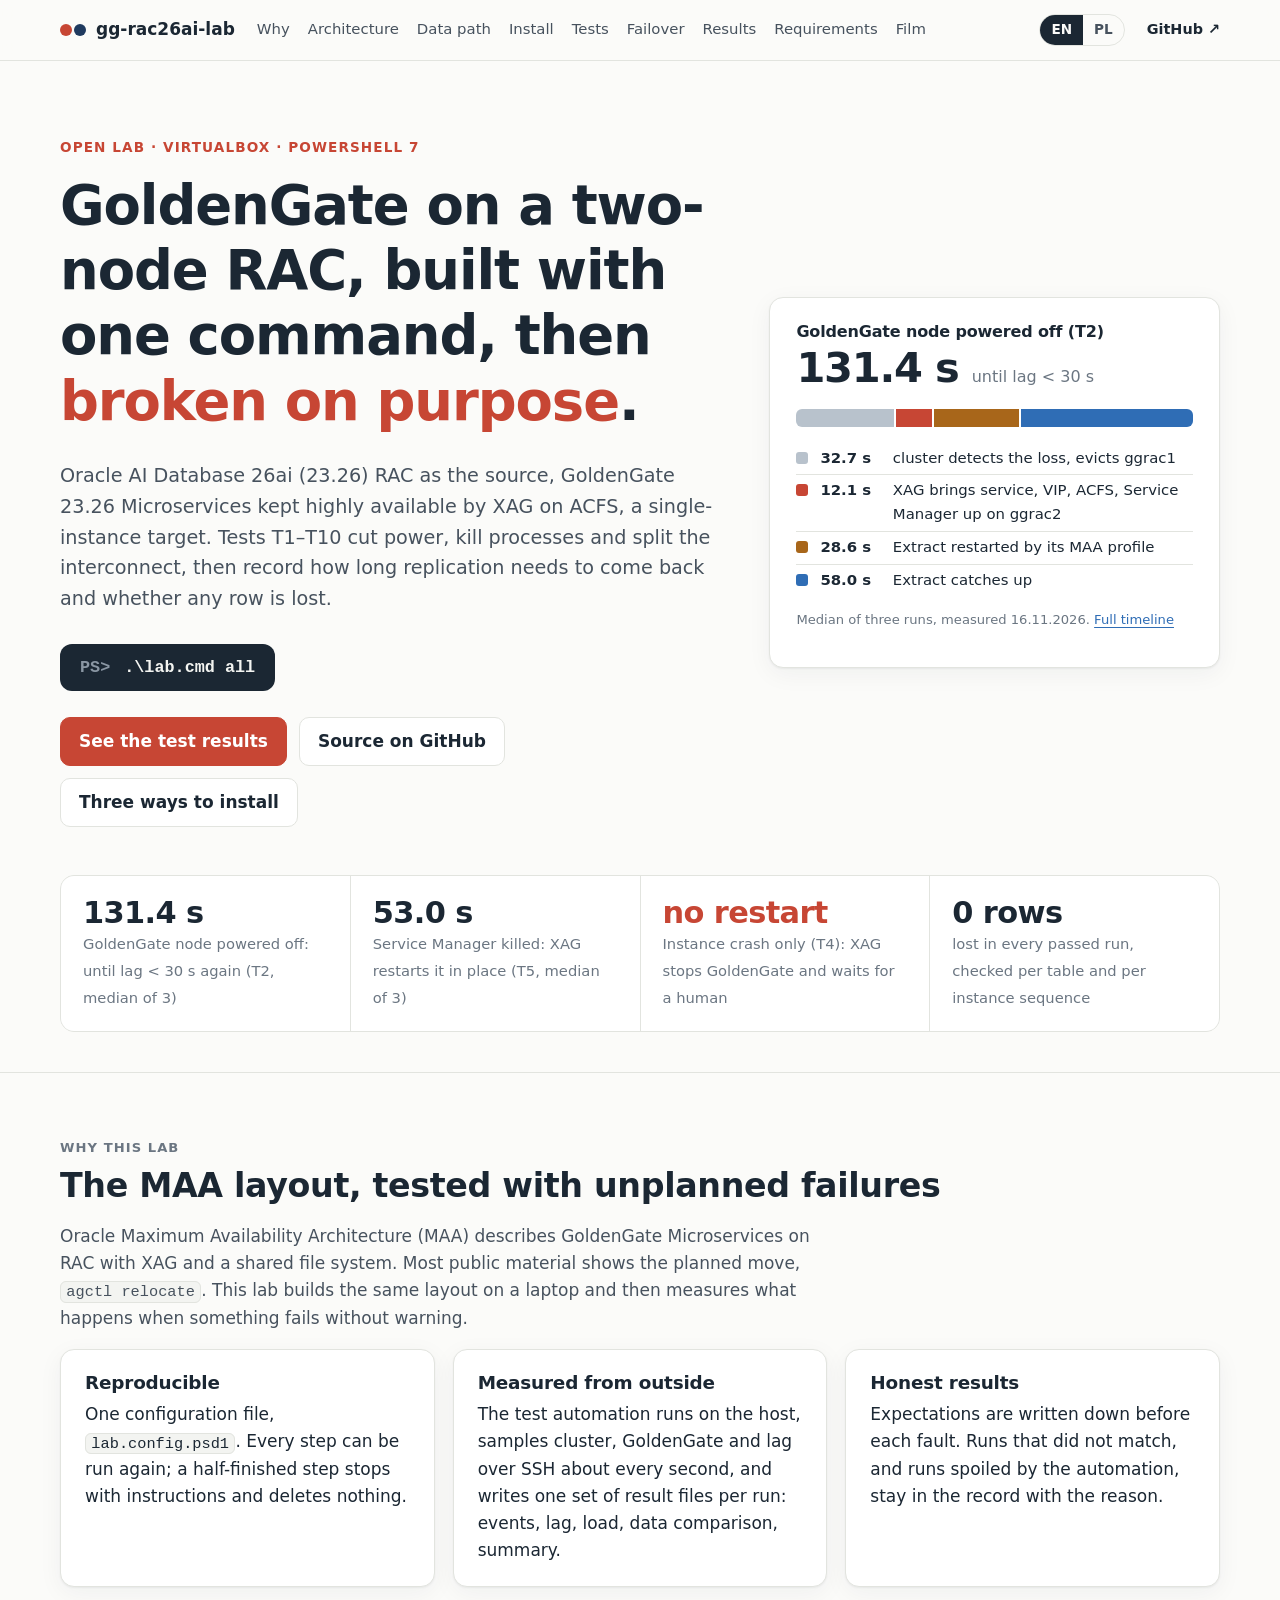
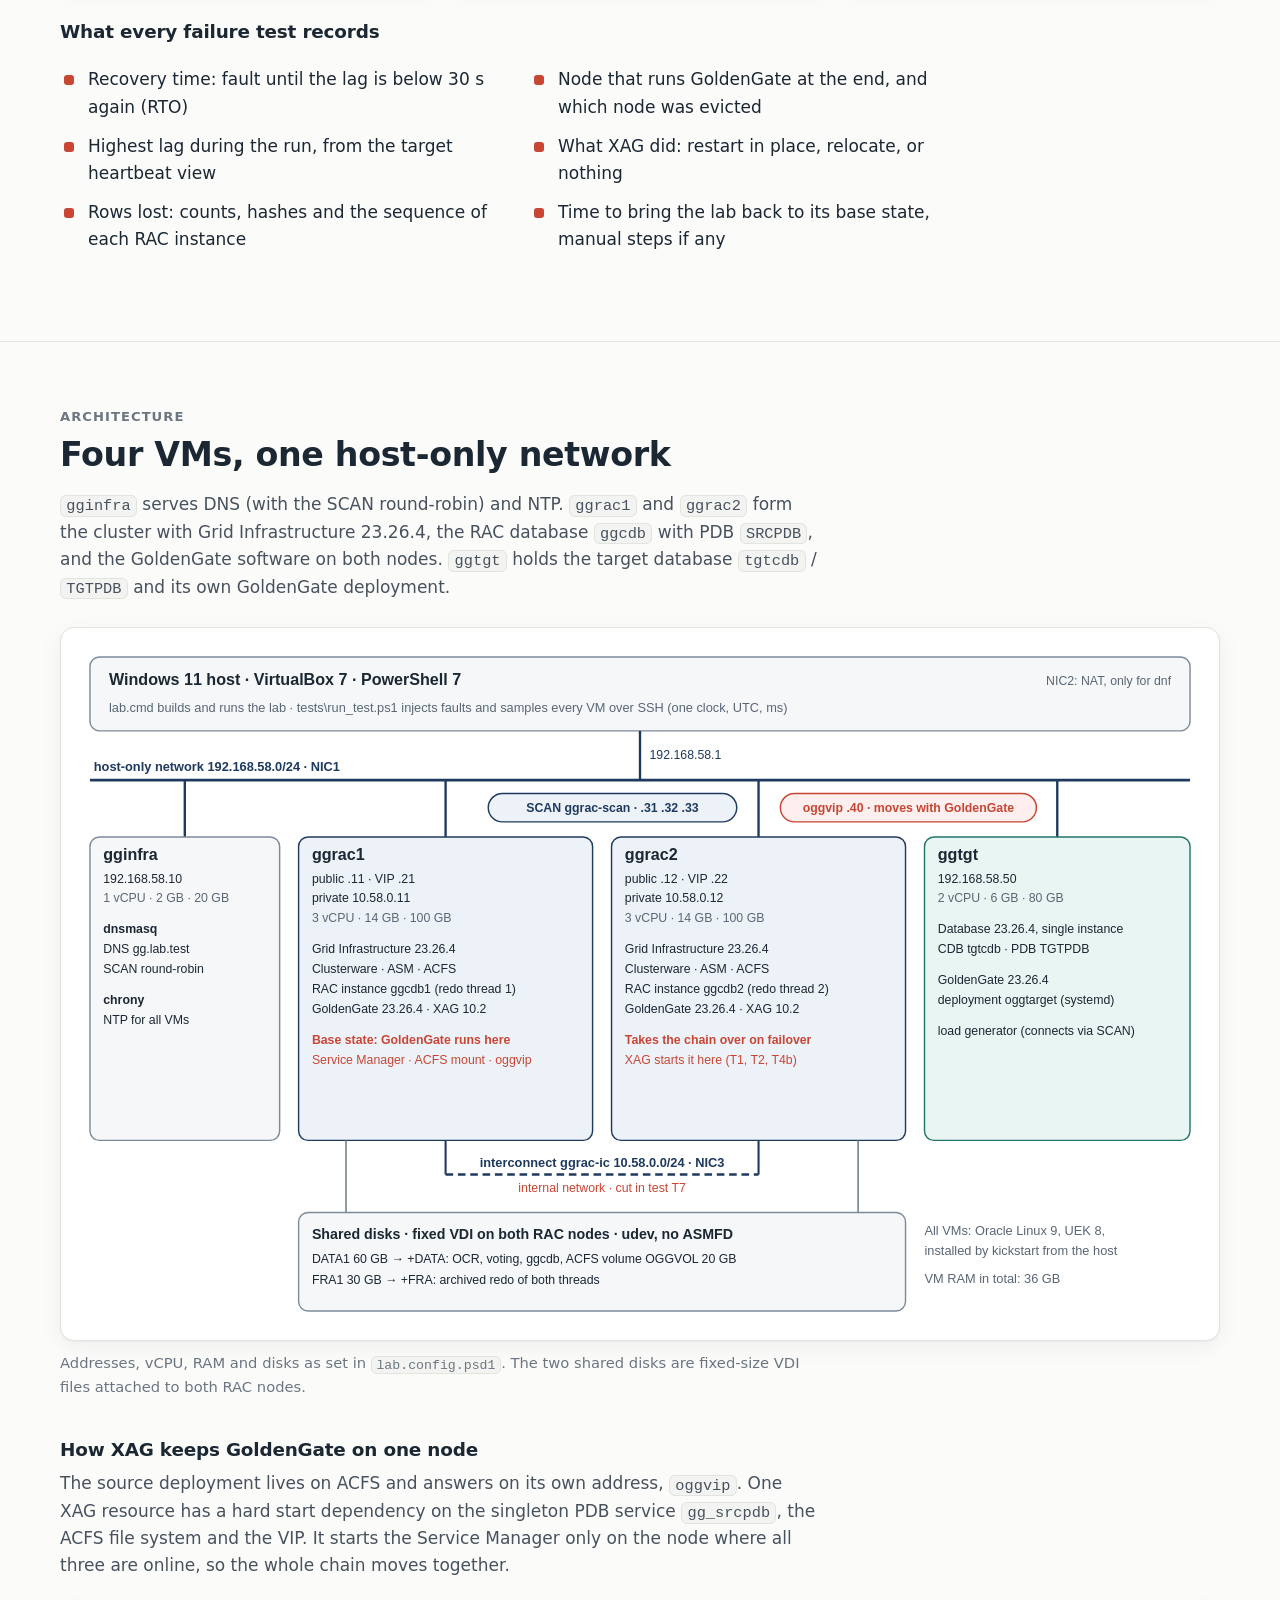
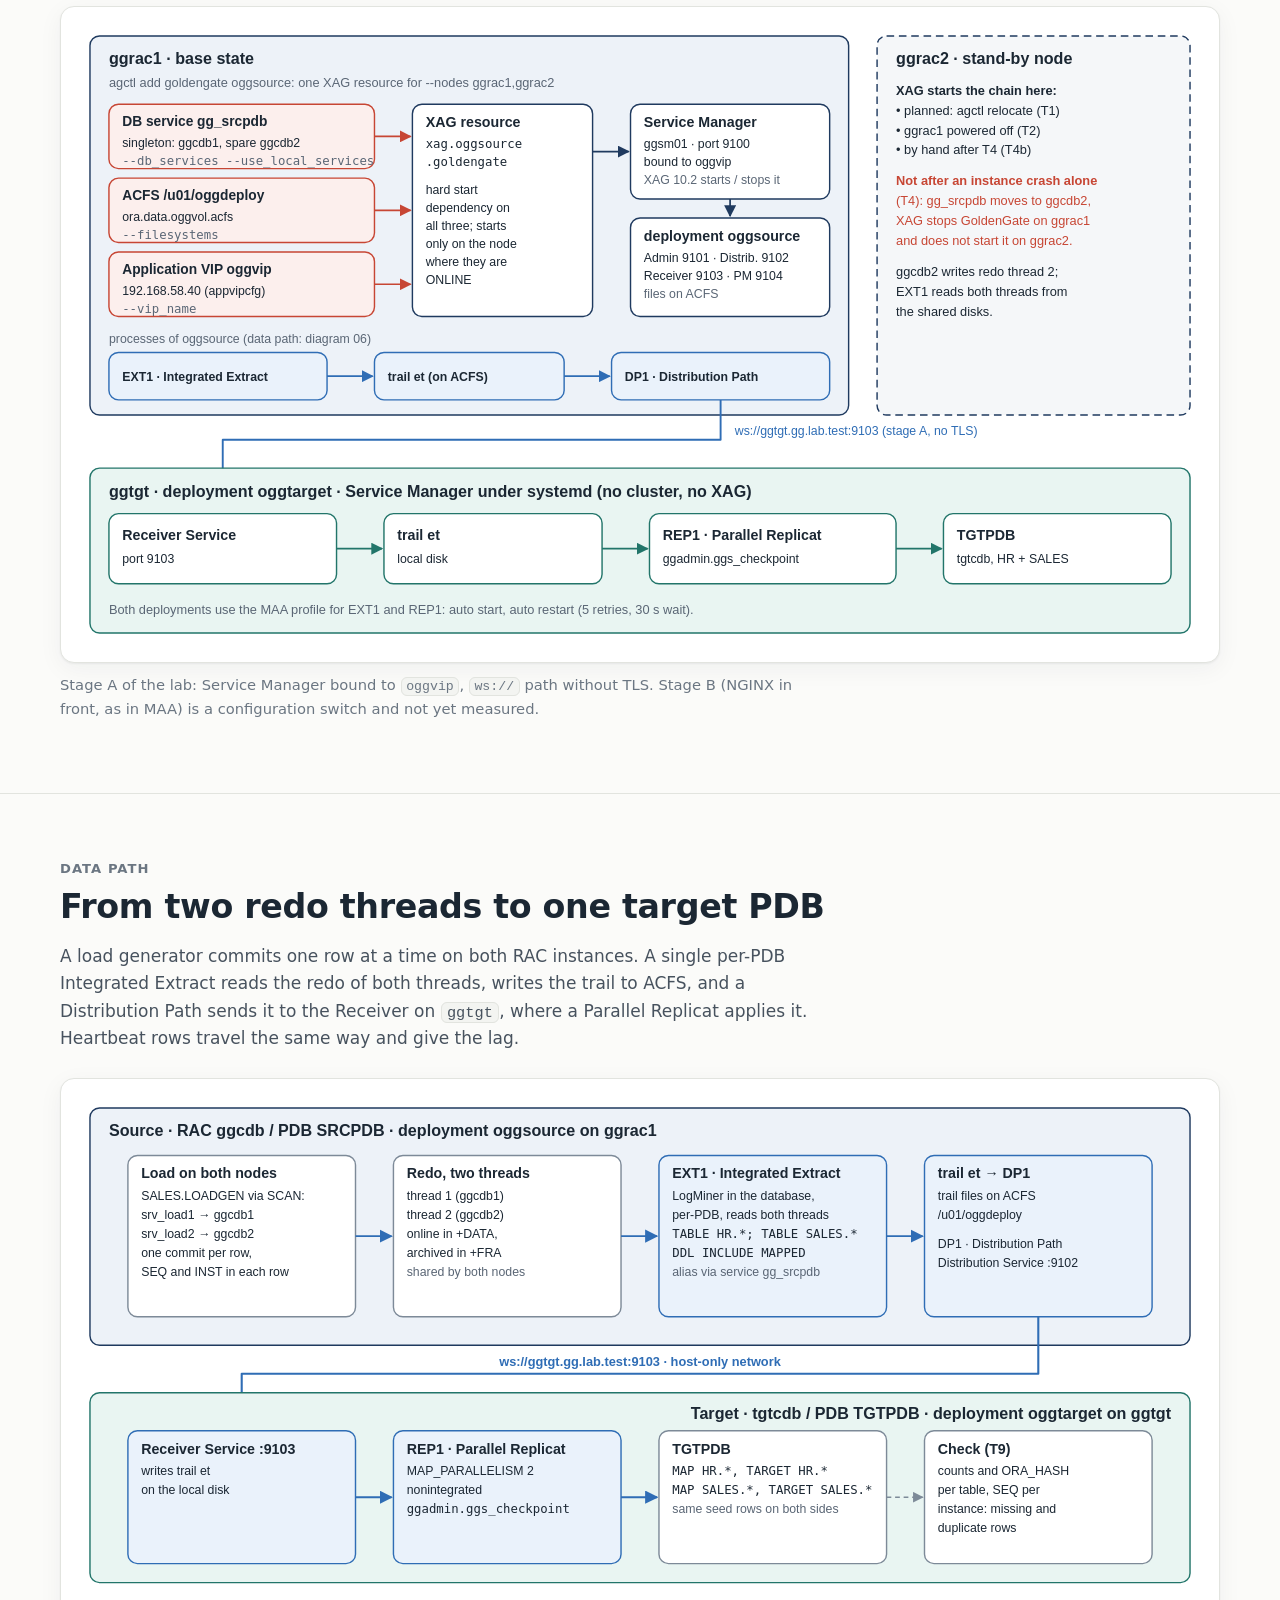
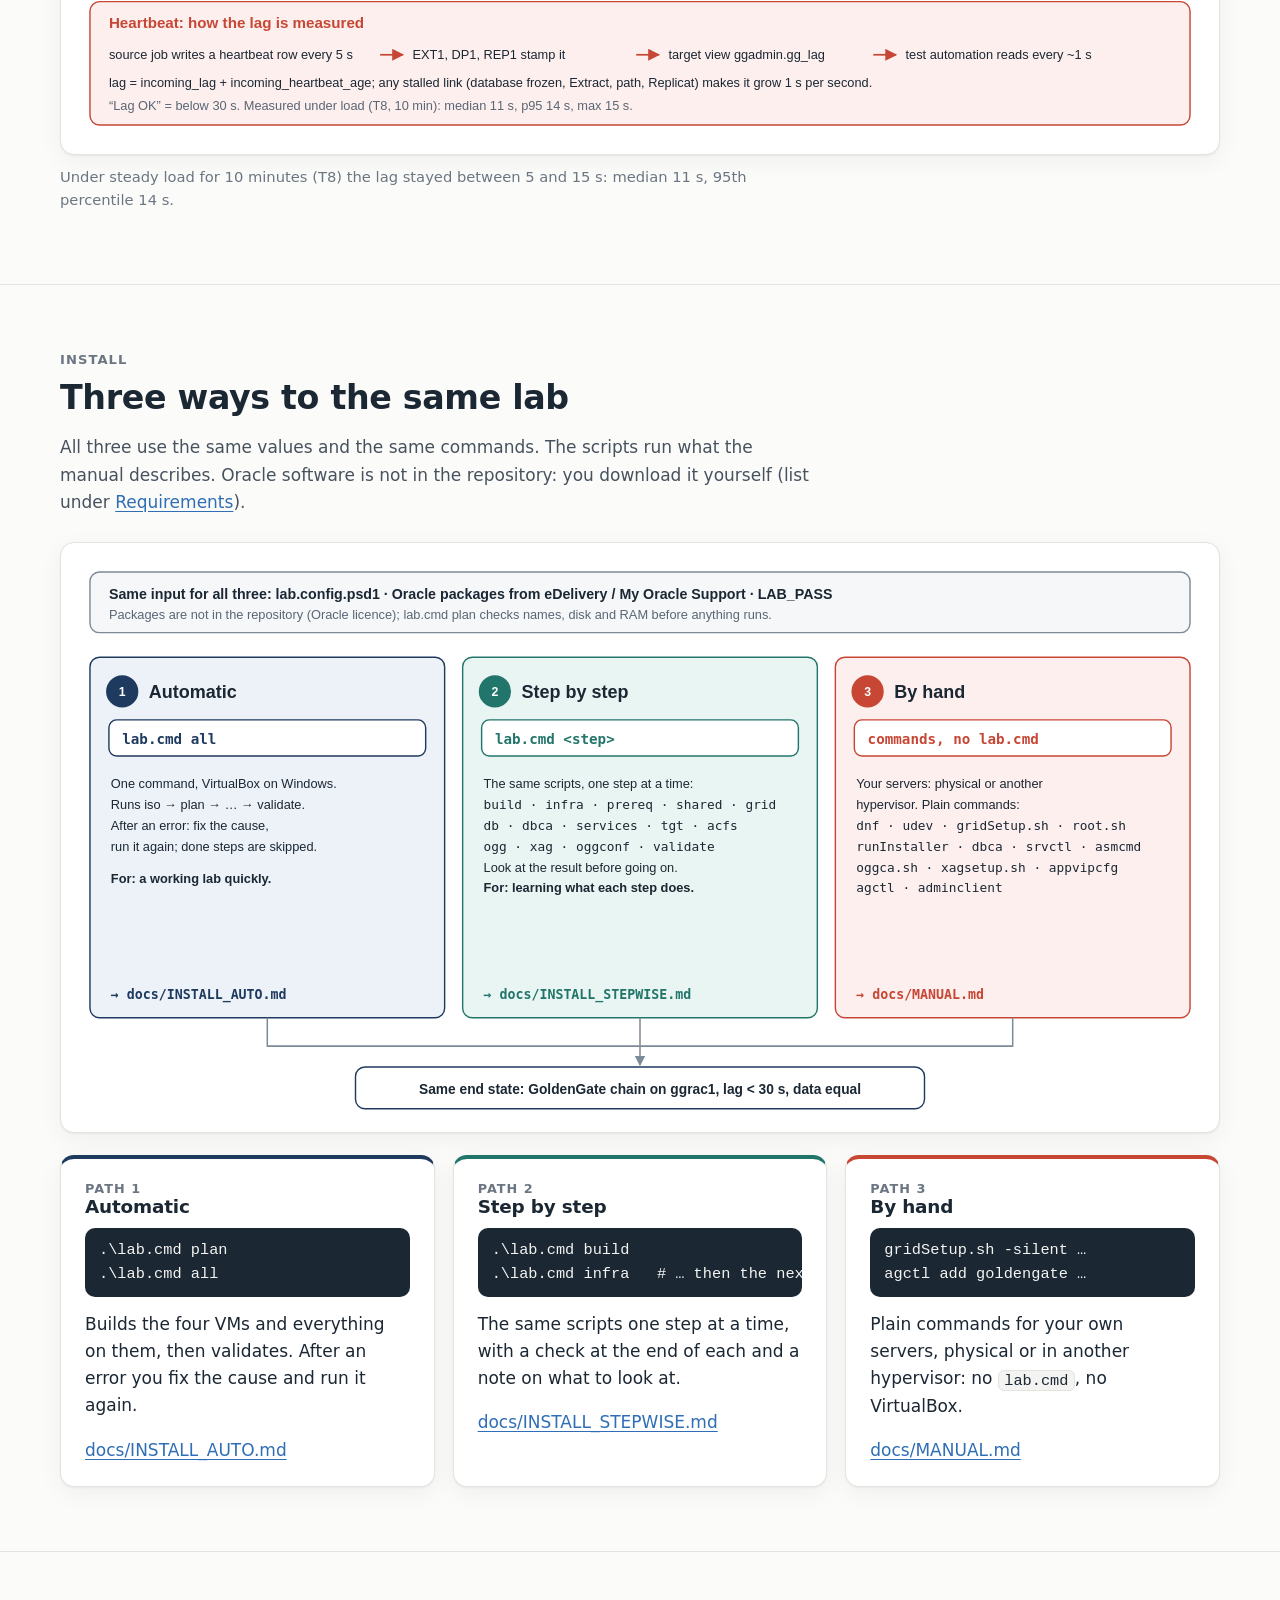
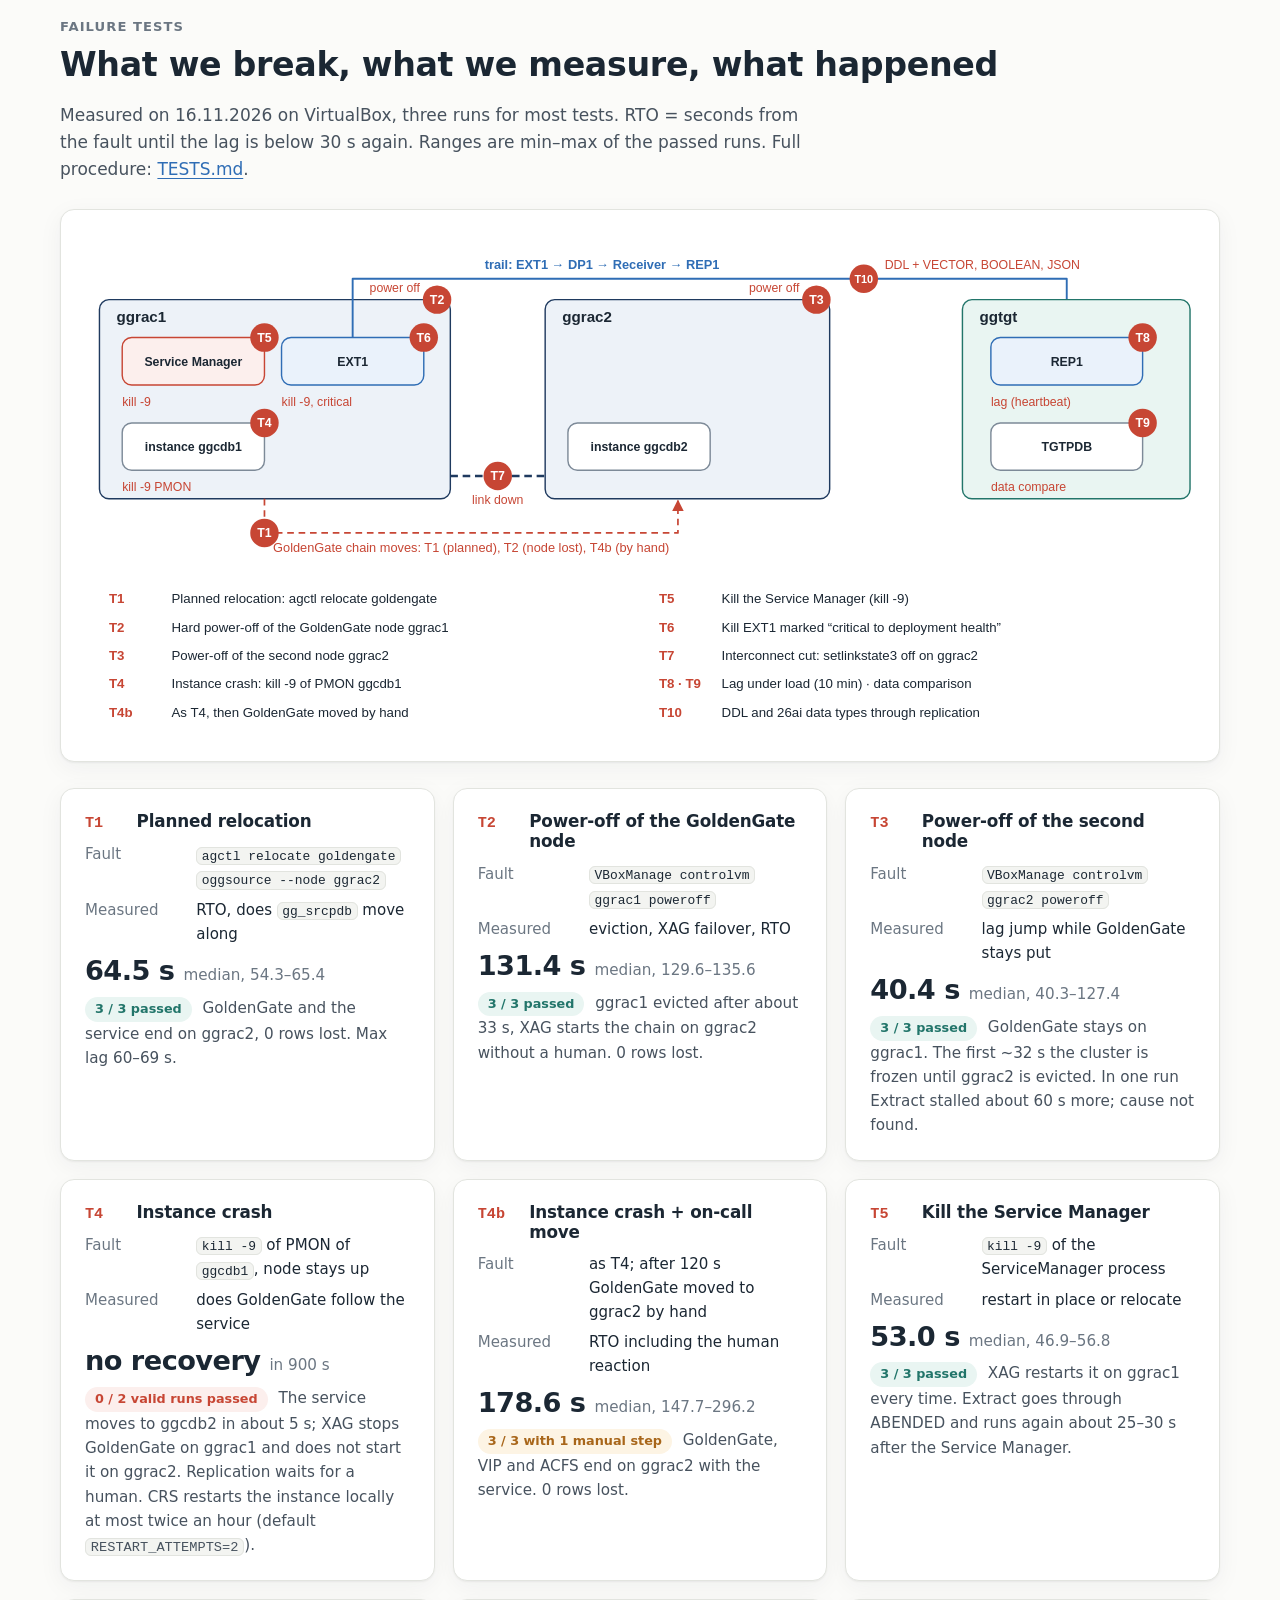
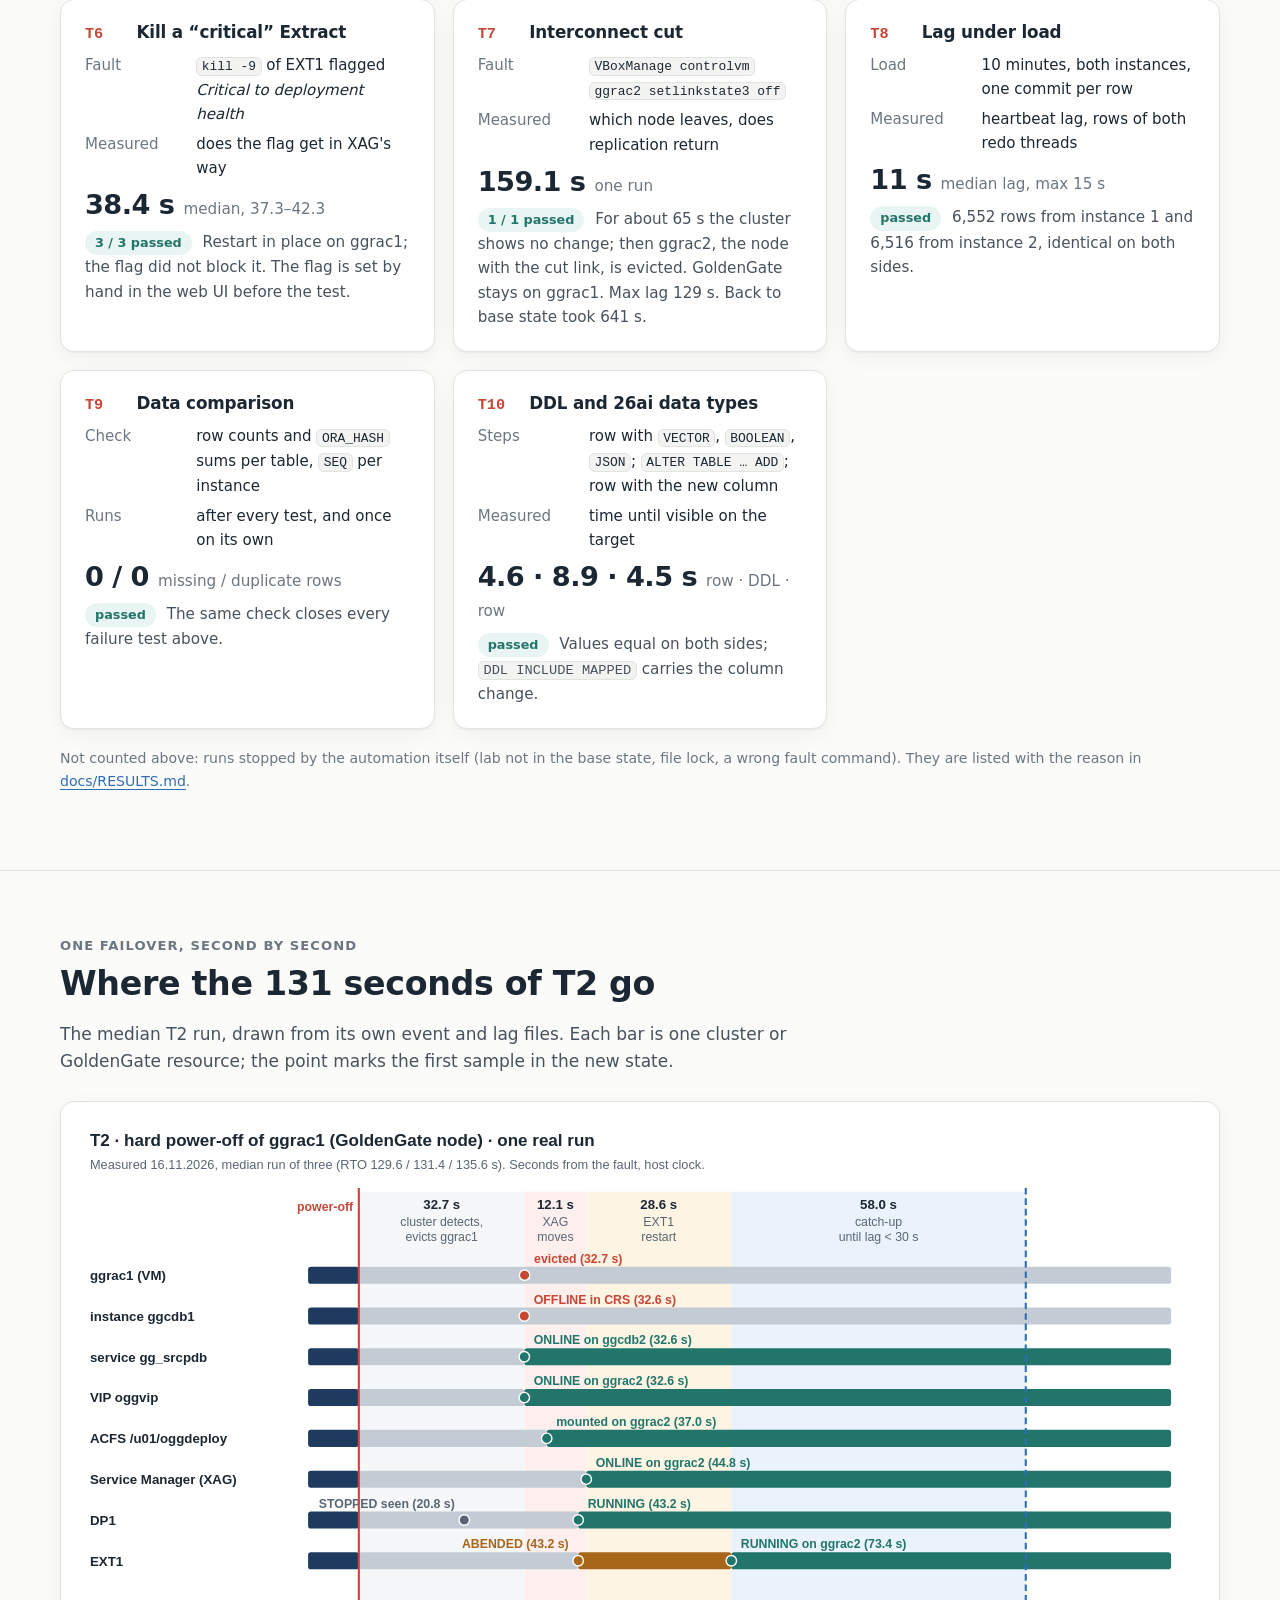
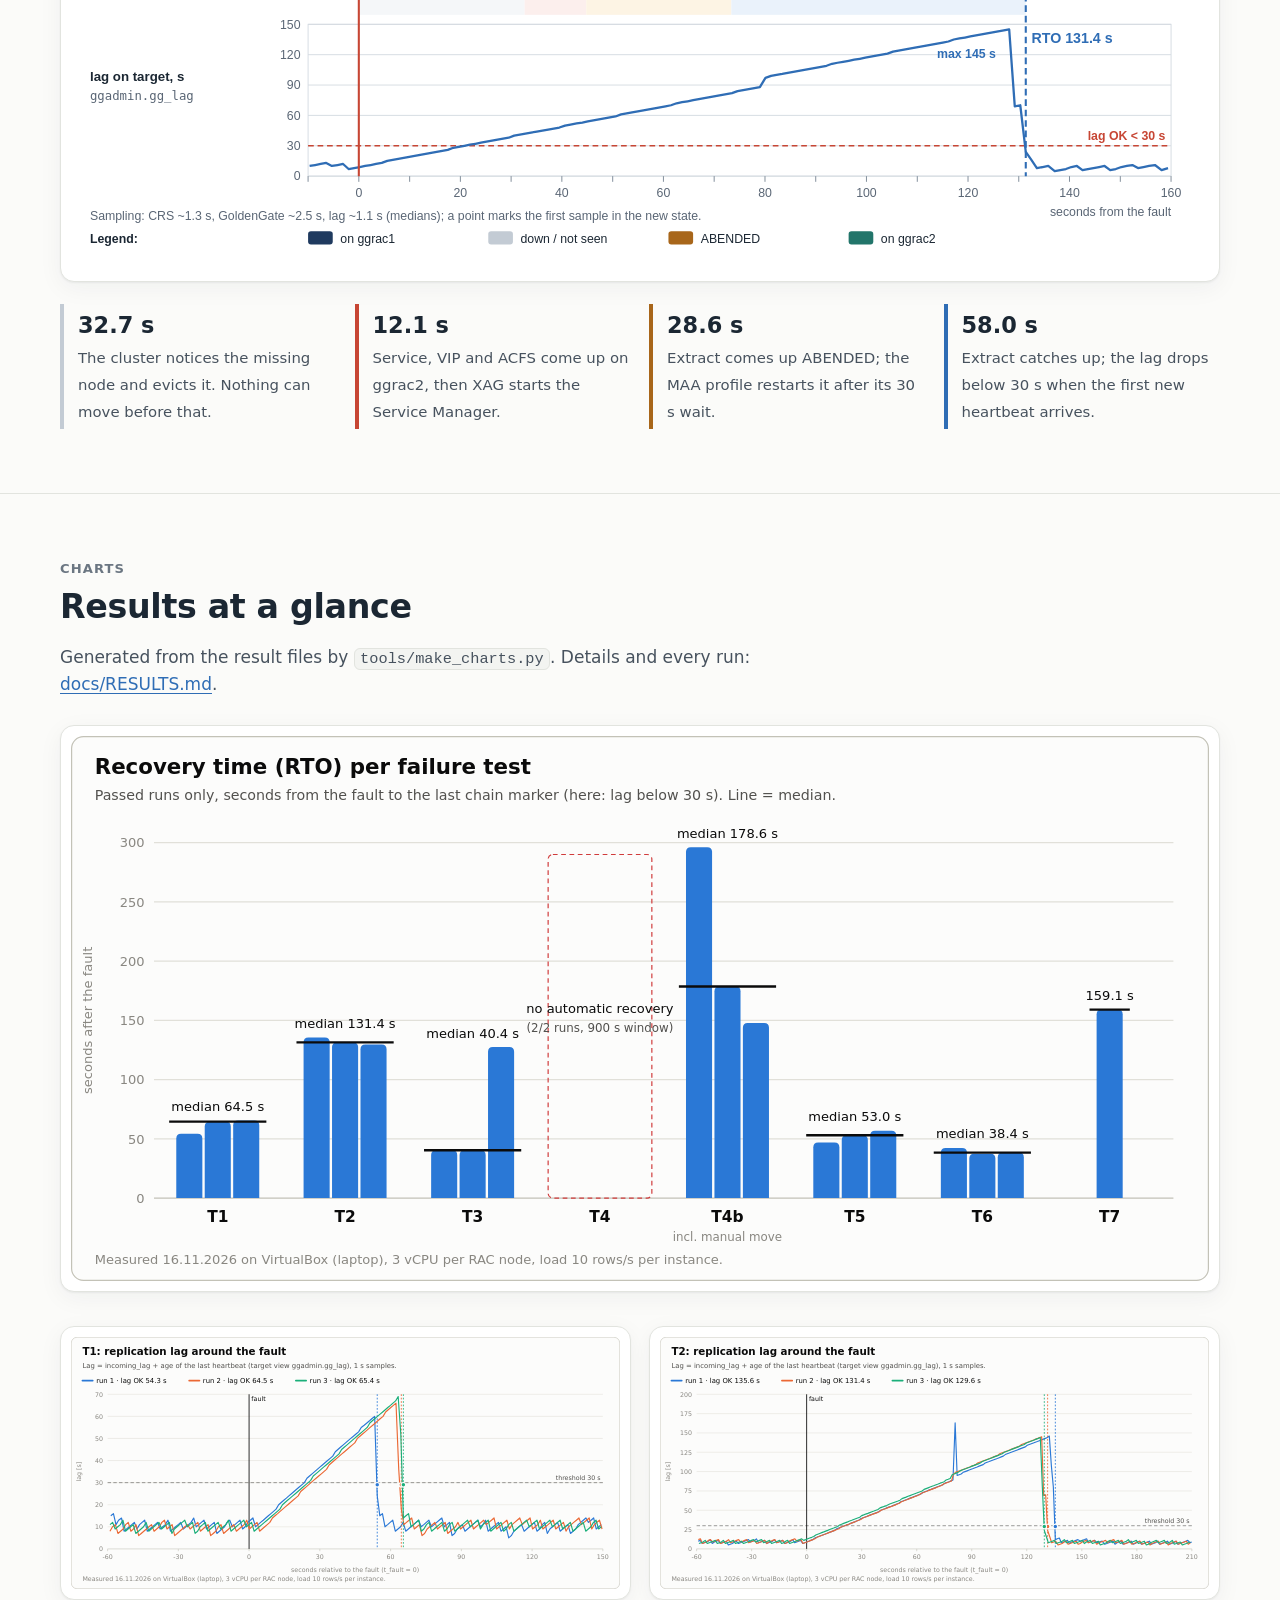
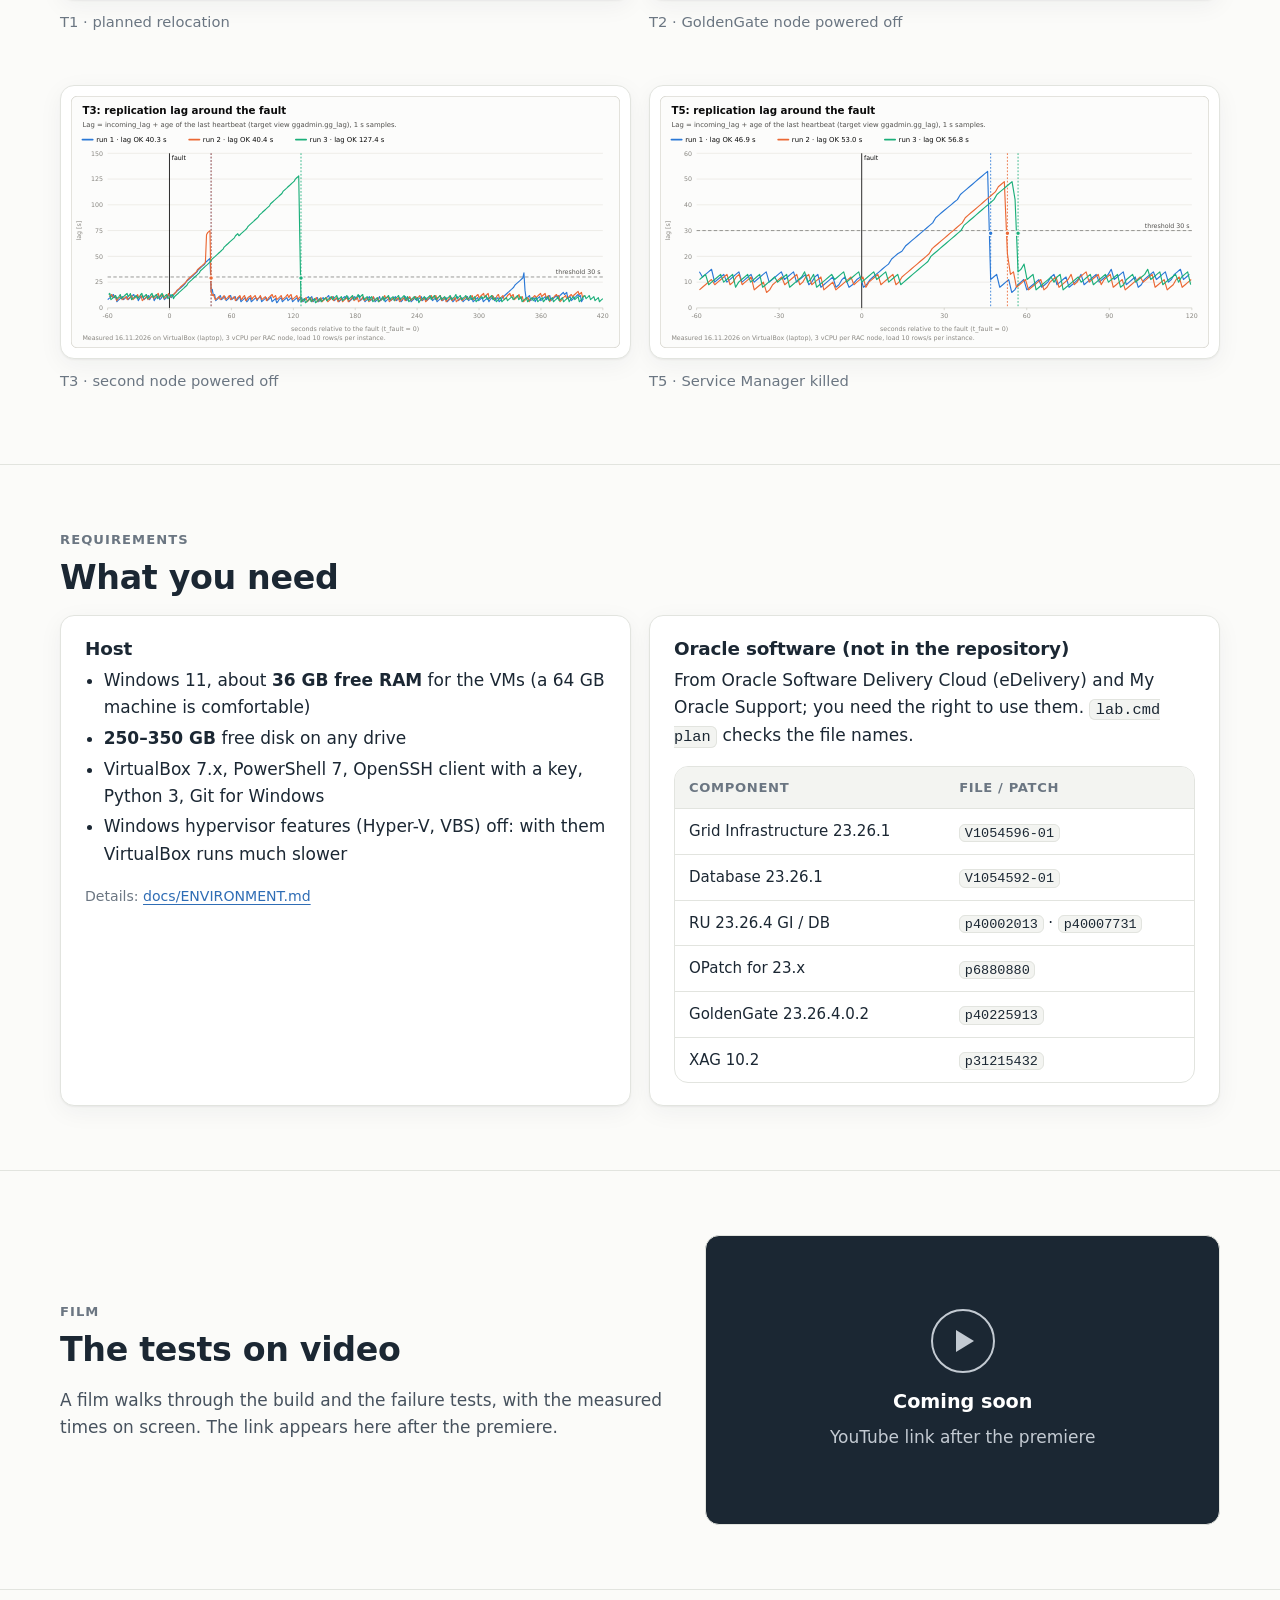
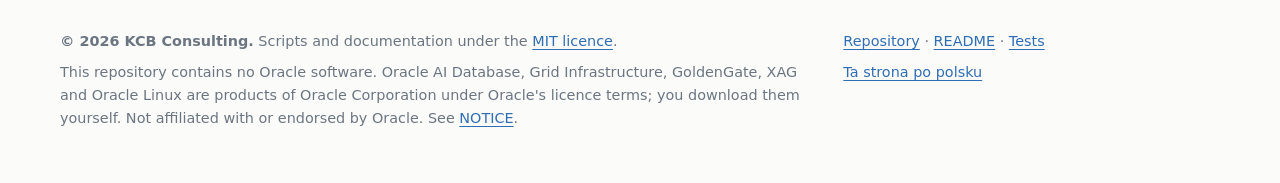
==== docs/index.html @ 1feef7b9 "Initial public version: GoldenGate 23.26 on a 2-node RAC 26ai lab with measured failure tests - lab " ====
<!DOCTYPE html>
<html lang="en">
<head>
<meta charset="utf-8">
<meta name="viewport" content="width=device-width, initial-scale=1">
<title>GoldenGate 23.26 on RAC 26ai with XAG: a lab that measures failover</title>
<meta name="description" content="A VirtualBox lab built with one command: Oracle AI Database 26ai two-node RAC, GoldenGate 23.26 Microservices under XAG with ACFS, and ten failure tests with measured recovery times.">
<link rel="stylesheet" href="assets/style.css">
<link rel="alternate" hreflang="pl" href="pl/">
<link rel="alternate" hreflang="en" href="./">
</head>
<body>
<a class="skip" href="#main">Skip to content</a>

<header class="top">
  <div class="wrap">
    <a class="brand" href="#top"><span class="dot" aria-hidden="true"></span>gg-rac26ai-lab</a>
    <nav class="nav" aria-label="Sections">
      <a href="#why">Why</a>
      <a href="#architecture">Architecture</a>
      <a href="#data-path">Data path</a>
      <a href="#install">Install</a>
      <a href="#tests">Tests</a>
      <a href="#timeline">Failover</a>
      <a href="#results">Results</a>
      <a href="#requirements">Requirements</a>
      <a href="#film">Film</a>
    </nav>
    <div class="lang" aria-label="Language"><span>EN</span><a href="pl/" hreflang="pl" lang="pl" data-lang-switch>PL</a></div>
    <a class="gh" data-gh="" href="#requirements">GitHub ↗</a>
  </div>
</header>

<main id="main">
<div class="wrap hero" id="top">
  <div class="hero-grid">
  <div>
  <div class="eyebrow">Open lab · VirtualBox · PowerShell 7</div>
  <h1>GoldenGate on a two-node RAC, built with one command, then <em>broken on purpose</em>.</h1>
  <p class="lede">Oracle AI Database 26ai (23.26) RAC as the source, GoldenGate 23.26 Microservices kept highly available by XAG on ACFS,
    a single-instance target. Tests T1–T10 cut power, kill processes and split the interconnect, then record how long
    replication needs to come back and whether any row is lost.</p>
  <div class="cmd" aria-label="Command"><span class="ps">PS&gt;</span>.\lab.cmd all</div>
  <div class="btns">
    <a class="btn primary" href="#tests">See the test results</a>
    <a class="btn" data-gh="" href="#requirements">Source on GitHub</a>
    <a class="btn" href="#install">Three ways to install</a>
  </div>
  </div>
  <aside class="split" aria-label="T2 recovery time by phase">
    <h3>GoldenGate node powered off (T2)</h3>
    <div class="total">131.4 s <small>until lag &lt; 30 s</small></div>
    <div class="bar" aria-hidden="true"><i class="s1" style="flex:32.7"></i><i class="s2" style="flex:12.1"></i><i class="s3" style="flex:28.6"></i><i class="s4" style="flex:58.0"></i></div>
    <ol>
      <li><i class="s1" style="background:#b8c2cc"></i><b>32.7 s</b><span>cluster detects the loss, evicts ggrac1</span></li>
      <li><i style="background:var(--red)"></i><b>12.1 s</b><span>XAG brings service, VIP, ACFS, Service Manager up on ggrac2</span></li>
      <li><i style="background:var(--amber)"></i><b>28.6 s</b><span>Extract restarted by its MAA profile</span></li>
      <li><i style="background:var(--blue)"></i><b>58.0 s</b><span>Extract catches up</span></li>
    </ol>
    <p class="src">Median of three runs, measured 16.11.2026. <a href="#timeline">Full timeline</a></p>
  </aside>
  </div>

  <div class="stats" role="list">
    <div class="stat" role="listitem"><b>131.4 s</b><span>GoldenGate node powered off: until lag &lt; 30 s again (T2, median of 3)</span></div>
    <div class="stat" role="listitem"><b>53.0 s</b><span>Service Manager killed: XAG restarts it in place (T5, median of 3)</span></div>
    <div class="stat warn" role="listitem"><b>no restart</b><span>Instance crash only (T4): XAG stops GoldenGate and waits for a human</span></div>
    <div class="stat" role="listitem"><b>0 rows</b><span>lost in every passed run, checked per table and per instance sequence</span></div>
  </div>
</div>

<section id="why">
  <div class="wrap">
    <div class="kicker">Why this lab</div>
    <h2>The MAA layout, tested with unplanned failures</h2>
    <p class="intro">Oracle Maximum Availability Architecture (MAA) describes GoldenGate Microservices on RAC with XAG and a
      shared file system. Most public material shows the planned move, <code>agctl relocate</code>. This lab builds the same layout
      on a laptop and then measures what happens when something fails without warning.</p>
    <div class="grid g3">
      <div class="card">
        <h3>Reproducible</h3>
        <p>One configuration file, <code>lab.config.psd1</code>. Every step can be run again; a half-finished step stops with
          instructions and deletes nothing.</p>
      </div>
      <div class="card">
        <h3>Measured from outside</h3>
        <p>The test automation runs on the host, samples cluster, GoldenGate and lag over SSH about every second, and writes
          one set of result files per run: events, lag, load, data comparison, summary.</p>
      </div>
      <div class="card">
        <h3>Honest results</h3>
        <p>Expectations are written down before each fault. Runs that did not match, and runs spoiled by the automation, stay in
          the record with the reason.</p>
      </div>
    </div>
    <h3 style="margin-top:34px">What every failure test records</h3>
    <ul class="list-check">
      <li>Recovery time: fault until the lag is below 30 s again (RTO)</li>
      <li>Highest lag during the run, from the target heartbeat view</li>
      <li>Rows lost: counts, hashes and the sequence of each RAC instance</li>
      <li>Node that runs GoldenGate at the end, and which node was evicted</li>
      <li>What XAG did: restart in place, relocate, or nothing</li>
      <li>Time to bring the lab back to its base state, manual steps if any</li>
    </ul>
  </div>
</section>

<section id="architecture">
  <div class="wrap">
    <div class="kicker">Architecture</div>
    <h2>Four VMs, one host-only network</h2>
    <p class="intro"><code>gginfra</code> serves DNS (with the SCAN round-robin) and NTP. <code>ggrac1</code> and <code>ggrac2</code> form the
      cluster with Grid Infrastructure 23.26.4, the RAC database <code>ggcdb</code> with PDB <code>SRCPDB</code>, and the GoldenGate
      software on both nodes. <code>ggtgt</code> holds the target database <code>tgtcdb</code> / <code>TGTPDB</code> and its own GoldenGate deployment.</p>
    <figure class="wide">
      <a href="diagrams/01-topology.svg" target="_blank"><img src="diagrams/01-topology.svg" alt="Lab topology: host, four VMs, host-only network with SCAN and oggvip, RAC interconnect, shared disks" loading="lazy" width="1200" height="730"></a>
      <figcaption>Addresses, vCPU, RAM and disks as set in <code>lab.config.psd1</code>. The two shared disks are fixed-size VDI files attached to both RAC nodes.</figcaption>
    </figure>
    <h3 style="margin-top:40px">How XAG keeps GoldenGate on one node</h3>
    <p class="intro">The source deployment lives on ACFS and answers on its own address, <code>oggvip</code>. One XAG resource has a hard
      start dependency on the singleton PDB service <code>gg_srcpdb</code>, the ACFS file system and the VIP. It starts the Service Manager
      only on the node where all three are online, so the whole chain moves together.</p>
    <figure class="wide">
      <a href="diagrams/02-ha-chain-and-data.svg" target="_blank"><img src="diagrams/02-ha-chain-and-data.svg" alt="XAG resource depending on the service, ACFS and VIP; Service Manager and deployment oggsource on ggrac1; target deployment on ggtgt" loading="lazy" width="1200" height="670"></a>
      <figcaption>Stage A of the lab: Service Manager bound to <code>oggvip</code>, <code>ws://</code> path without TLS. Stage B (NGINX in front, as in MAA) is a configuration switch and not yet measured.</figcaption>
    </figure>
  </div>
</section>

<section id="data-path">
  <div class="wrap">
    <div class="kicker">Data path</div>
    <h2>From two redo threads to one target PDB</h2>
    <p class="intro">A load generator commits one row at a time on both RAC instances. A single per-PDB Integrated Extract reads the redo
      of both threads, writes the trail to ACFS, and a Distribution Path sends it to the Receiver on <code>ggtgt</code>, where a
      Parallel Replicat applies it. Heartbeat rows travel the same way and give the lag.</p>
    <figure class="wide">
      <a href="diagrams/06-data-path.svg" target="_blank"><img src="diagrams/06-data-path.svg" alt="Data path from load generator through redo, EXT1, trail, DP1, Receiver and REP1 into TGTPDB, with the heartbeat lane" loading="lazy" width="1200" height="690"></a>
      <figcaption>Under steady load for 10 minutes (T8) the lag stayed between 5 and 15 s: median 11 s, 95th percentile 14 s.</figcaption>
    </figure>
  </div>
</section>

<section id="install">
  <div class="wrap">
    <div class="kicker">Install</div>
    <h2>Three ways to the same lab</h2>
    <p class="intro">All three use the same values and the same commands. The scripts run what the manual describes.
      Oracle software is not in the repository: you download it yourself (list under <a href="#requirements">Requirements</a>).</p>
    <figure class="wide">
      <a href="diagrams/05-install-paths.svg" target="_blank"><img src="diagrams/05-install-paths.svg" alt="Three installation paths: automatic, step by step, by hand" loading="lazy" width="1200" height="600"></a>
    </figure>
    <div class="grid g3" style="margin-top:22px">
      <div class="card path p1">
        <div class="num">Path 1</div>
        <h3>Automatic</h3>
        <pre>.\lab.cmd plan
.\lab.cmd all</pre>
        <p>Builds the four VMs and everything on them, then validates. After an error you fix the cause and run it again.</p>
        <a data-gh="docs/INSTALL_AUTO.md" href="#install">docs/INSTALL_AUTO.md</a>
      </div>
      <div class="card path p2">
        <div class="num">Path 2</div>
        <h3>Step by step</h3>
        <pre>.\lab.cmd build
.\lab.cmd infra   # … then the next step</pre>
        <p>The same scripts one step at a time, with a check at the end of each and a note on what to look at.</p>
        <a data-gh="docs/INSTALL_STEPWISE.md" href="#install">docs/INSTALL_STEPWISE.md</a>
      </div>
      <div class="card path p3">
        <div class="num">Path 3</div>
        <h3>By hand</h3>
        <pre>gridSetup.sh -silent …
agctl add goldengate …</pre>
        <p>Plain commands for your own servers, physical or in another hypervisor: no <code>lab.cmd</code>, no VirtualBox.</p>
        <a data-gh="docs/MANUAL.md" href="#install">docs/MANUAL.md</a>
      </div>
    </div>
  </div>
</section>

<section id="tests">
  <div class="wrap">
    <div class="kicker">Failure tests</div>
    <h2>What we break, what we measure, what happened</h2>
    <p class="intro">Measured on 16.11.2026 on VirtualBox, three runs for most tests. RTO = seconds from the fault until the lag is
      below 30 s again. Ranges are min–max of the passed runs. Full procedure: <a data-gh="TESTS.md" href="#tests">TESTS.md</a>.</p>
    <figure class="wide">
      <a href="diagrams/04-failure-tests.svg" target="_blank"><img src="diagrams/04-failure-tests.svg" alt="Where each test T1 to T10 hits the lab" loading="lazy" width="1200" height="560"></a>
    </figure>

    <div class="grid tests" style="margin-top:26px">
      <article class="card test">
        <header><span class="tid">T1</span><h3>Planned relocation</h3></header>
        <dl><dt>Fault</dt><dd><code>agctl relocate goldengate oggsource --node ggrac2</code></dd>
          <dt>Measured</dt><dd>RTO, does <code>gg_srcpdb</code> move along</dd></dl>
        <div class="big">64.5 s <small>median, 54.3–65.4</small></div>
        <p><span class="verdict pass">3 / 3 passed</span> GoldenGate and the service end on ggrac2, 0 rows lost. Max lag 60–69 s.</p>
      </article>
      <article class="card test">
        <header><span class="tid">T2</span><h3>Power-off of the GoldenGate node</h3></header>
        <dl><dt>Fault</dt><dd><code>VBoxManage controlvm ggrac1 poweroff</code></dd>
          <dt>Measured</dt><dd>eviction, XAG failover, RTO</dd></dl>
        <div class="big">131.4 s <small>median, 129.6–135.6</small></div>
        <p><span class="verdict pass">3 / 3 passed</span> ggrac1 evicted after about 33 s, XAG starts the chain on ggrac2 without a human. 0 rows lost.</p>
      </article>
      <article class="card test">
        <header><span class="tid">T3</span><h3>Power-off of the second node</h3></header>
        <dl><dt>Fault</dt><dd><code>VBoxManage controlvm ggrac2 poweroff</code></dd>
          <dt>Measured</dt><dd>lag jump while GoldenGate stays put</dd></dl>
        <div class="big">40.4 s <small>median, 40.3–127.4</small></div>
        <p><span class="verdict pass">3 / 3 passed</span> GoldenGate stays on ggrac1. The first ~32 s the cluster is frozen until ggrac2 is evicted. In one run Extract stalled about 60 s more; cause not found.</p>
      </article>
      <article class="card test">
        <header><span class="tid">T4</span><h3>Instance crash</h3></header>
        <dl><dt>Fault</dt><dd><code>kill -9</code> of PMON of <code>ggcdb1</code>, node stays up</dd>
          <dt>Measured</dt><dd>does GoldenGate follow the service</dd></dl>
        <div class="big">no recovery <small>in 900 s</small></div>
        <p><span class="verdict fail">0 / 2 valid runs passed</span> The service moves to ggcdb2 in about 5 s; XAG stops GoldenGate on ggrac1 and does not start it on ggrac2.
          Replication waits for a human. CRS restarts the instance locally at most twice an hour (default <code>RESTART_ATTEMPTS=2</code>).</p>
      </article>
      <article class="card test">
        <header><span class="tid">T4b</span><h3>Instance crash + on-call move</h3></header>
        <dl><dt>Fault</dt><dd>as T4; after 120 s GoldenGate moved to ggrac2 by hand</dd>
          <dt>Measured</dt><dd>RTO including the human reaction</dd></dl>
        <div class="big">178.6 s <small>median, 147.7–296.2</small></div>
        <p><span class="verdict manual">3 / 3 with 1 manual step</span> GoldenGate, VIP and ACFS end on ggrac2 with the service. 0 rows lost.</p>
      </article>
      <article class="card test">
        <header><span class="tid">T5</span><h3>Kill the Service Manager</h3></header>
        <dl><dt>Fault</dt><dd><code>kill -9</code> of the ServiceManager process</dd>
          <dt>Measured</dt><dd>restart in place or relocate</dd></dl>
        <div class="big">53.0 s <small>median, 46.9–56.8</small></div>
        <p><span class="verdict pass">3 / 3 passed</span> XAG restarts it on ggrac1 every time. Extract goes through ABENDED and runs again about 25–30 s after the Service Manager.</p>
      </article>
      <article class="card test">
        <header><span class="tid">T6</span><h3>Kill a “critical” Extract</h3></header>
        <dl><dt>Fault</dt><dd><code>kill -9</code> of EXT1 flagged <em>Critical to deployment health</em></dd>
          <dt>Measured</dt><dd>does the flag get in XAG's way</dd></dl>
        <div class="big">38.4 s <small>median, 37.3–42.3</small></div>
        <p><span class="verdict pass">3 / 3 passed</span> Restart in place on ggrac1; the flag did not block it. The flag is set by hand in the web UI before the test.</p>
      </article>
      <article class="card test">
        <header><span class="tid">T7</span><h3>Interconnect cut</h3></header>
        <dl><dt>Fault</dt><dd><code>VBoxManage controlvm ggrac2 setlinkstate3 off</code></dd>
          <dt>Measured</dt><dd>which node leaves, does replication return</dd></dl>
        <div class="big">159.1 s <small>one run</small></div>
        <p><span class="verdict pass">1 / 1 passed</span> For about 65 s the cluster shows no change; then ggrac2, the node with the cut link, is evicted. GoldenGate stays on ggrac1. Max lag 129 s. Back to base state took 641 s.</p>
      </article>
      <article class="card test">
        <header><span class="tid">T8</span><h3>Lag under load</h3></header>
        <dl><dt>Load</dt><dd>10 minutes, both instances, one commit per row</dd>
          <dt>Measured</dt><dd>heartbeat lag, rows of both redo threads</dd></dl>
        <div class="big">11 s <small>median lag, max 15 s</small></div>
        <p><span class="verdict pass">passed</span> 6,552 rows from instance 1 and 6,516 from instance 2, identical on both sides.</p>
      </article>
      <article class="card test">
        <header><span class="tid">T9</span><h3>Data comparison</h3></header>
        <dl><dt>Check</dt><dd>row counts and <code>ORA_HASH</code> sums per table, <code>SEQ</code> per instance</dd>
          <dt>Runs</dt><dd>after every test, and once on its own</dd></dl>
        <div class="big">0 / 0 <small>missing / duplicate rows</small></div>
        <p><span class="verdict pass">passed</span> The same check closes every failure test above.</p>
      </article>
      <article class="card test">
        <header><span class="tid">T10</span><h3>DDL and 26ai data types</h3></header>
        <dl><dt>Steps</dt><dd>row with <code>VECTOR</code>, <code>BOOLEAN</code>, <code>JSON</code>; <code>ALTER TABLE … ADD</code>; row with the new column</dd>
          <dt>Measured</dt><dd>time until visible on the target</dd></dl>
        <div class="big">4.6 · 8.9 · 4.5 s <small>row · DDL · row</small></div>
        <p><span class="verdict pass">passed</span> Values equal on both sides; <code>DDL INCLUDE MAPPED</code> carries the column change.</p>
      </article>
    </div>
    <p class="note" style="margin-top:18px">Not counted above: runs stopped by the automation itself (lab not in the base state, file lock, a wrong fault command).
      They are listed with the reason in <a data-gh="docs/RESULTS.md" href="#results">docs/RESULTS.md</a>.</p>
  </div>
</section>

<section id="timeline">
  <div class="wrap">
    <div class="kicker">One failover, second by second</div>
    <h2>Where the 131 seconds of T2 go</h2>
    <p class="intro">The median T2 run, drawn from its own event and lag files. Each bar is one cluster or GoldenGate resource; the
      point marks the first sample in the new state.</p>
    <figure class="wide">
      <a href="diagrams/07-failover-timeline.svg" target="_blank"><img src="diagrams/07-failover-timeline.svg" alt="Timeline of a T2 run: eviction at 32.7 s, Service Manager on ggrac2 at 44.8 s, Extract running at 73.4 s, lag below 30 s at 131.4 s" loading="lazy" width="1200" height="800"></a>
    </figure>
    <div class="grid phases">
      <div class="phase p1"><b>32.7 s</b><span>The cluster notices the missing node and evicts it. Nothing can move before that.</span></div>
      <div class="phase p2"><b>12.1 s</b><span>Service, VIP and ACFS come up on ggrac2, then XAG starts the Service Manager.</span></div>
      <div class="phase p3"><b>28.6 s</b><span>Extract comes up ABENDED; the MAA profile restarts it after its 30 s wait.</span></div>
      <div class="phase p4"><b>58.0 s</b><span>Extract catches up; the lag drops below 30 s when the first new heartbeat arrives.</span></div>
    </div>
  </div>
</section>

<section id="results">
  <div class="wrap">
    <div class="kicker">Charts</div>
    <h2>Results at a glance</h2>
    <p class="intro">Generated from the result files by <code>tools/make_charts.py</code>. Details and every run: <a data-gh="docs/RESULTS.md" href="#results">docs/RESULTS.md</a>.</p>
    <figure class="wide">
      <a href="img/results/rto_by_test.svg" target="_blank"><img src="img/results/rto_by_test.svg" alt="Recovery time per failure test, passed runs and median" loading="lazy" width="960" height="460"></a>
    </figure>
    <div class="grid g2">
      <figure><a href="img/results/lag_T1.svg" target="_blank"><img src="img/results/lag_T1.svg" alt="T1: lag around the planned relocation" loading="lazy" width="960" height="440"></a><figcaption>T1 · planned relocation</figcaption></figure>
      <figure><a href="img/results/lag_T2.svg" target="_blank"><img src="img/results/lag_T2.svg" alt="T2: lag around the power-off of the GoldenGate node" loading="lazy" width="960" height="440"></a><figcaption>T2 · GoldenGate node powered off</figcaption></figure>
      <figure><a href="img/results/lag_T3.svg" target="_blank"><img src="img/results/lag_T3.svg" alt="T3: lag around the power-off of the second node" loading="lazy" width="960" height="440"></a><figcaption>T3 · second node powered off</figcaption></figure>
      <figure><a href="img/results/lag_T5.svg" target="_blank"><img src="img/results/lag_T5.svg" alt="T5: lag around the Service Manager kill" loading="lazy" width="960" height="440"></a><figcaption>T5 · Service Manager killed</figcaption></figure>
    </div>
  </div>
</section>

<section id="requirements">
  <div class="wrap">
    <div class="kicker">Requirements</div>
    <h2>What you need</h2>
    <div class="grid g2">
      <div class="card">
        <h3>Host</h3>
        <ul>
          <li>Windows 11, about <b>36 GB free RAM</b> for the VMs (a 64 GB machine is comfortable)</li>
          <li><b>250–350 GB</b> free disk on any drive</li>
          <li>VirtualBox 7.x, PowerShell 7, OpenSSH client with a key, Python 3, Git for Windows</li>
          <li>Windows hypervisor features (Hyper-V, VBS) off: with them VirtualBox runs much slower</li>
        </ul>
        <p class="note">Details: <a data-gh="docs/ENVIRONMENT.md" href="#requirements">docs/ENVIRONMENT.md</a></p>
      </div>
      <div class="card">
        <h3>Oracle software (not in the repository)</h3>
        <p>From Oracle Software Delivery Cloud (eDelivery) and My Oracle Support; you need the right to use them.
          <code>lab.cmd plan</code> checks the file names.</p>
        <div class="table-wrap">
          <table>
            <thead><tr><th>Component</th><th>File / patch</th></tr></thead>
            <tbody>
              <tr><td>Grid Infrastructure 23.26.1</td><td><code>V1054596-01</code></td></tr>
              <tr><td>Database 23.26.1</td><td><code>V1054592-01</code></td></tr>
              <tr><td>RU 23.26.4 GI / DB</td><td><code>p40002013</code> · <code>p40007731</code></td></tr>
              <tr><td>OPatch for 23.x</td><td><code>p6880880</code></td></tr>
              <tr><td>GoldenGate 23.26.4.0.2</td><td><code>p40225913</code></td></tr>
              <tr><td>XAG 10.2</td><td><code>p31215432</code></td></tr>
            </tbody>
          </table>
        </div>
      </div>
    </div>
  </div>
</section>

<section id="film">
  <div class="wrap film">
    <div>
      <div class="kicker">Film</div>
      <h2>The tests on video</h2>
      <p class="intro">A film walks through the build and the failure tests, with the measured times on screen.
        The link appears here after the premiere.</p>
    </div>
    <div class="screen" role="img" aria-label="Video placeholder">
      <div><div class="play" aria-hidden="true"></div><b>Coming soon</b>YouTube link after the premiere</div>
    </div>
  </div>
</section>
</main>

<footer>
  <div class="wrap cols">
    <div>
      <p><b>© 2026 KCB Consulting.</b> Scripts and documentation under the <a data-gh="LICENSE" href="#top">MIT licence</a>.</p>
      <p>This repository contains no Oracle software. Oracle AI Database, Grid Infrastructure, GoldenGate, XAG and Oracle Linux
        are products of Oracle Corporation under Oracle's licence terms; you download them yourself.
        Not affiliated with or endorsed by Oracle. See <a data-gh="NOTICE" href="#top">NOTICE</a>.</p>
    </div>
    <div>
      <p><a data-gh="" href="#top">Repository</a> · <a data-gh="README.md" href="#top">README</a> · <a data-gh="TESTS.md" href="#top">Tests</a></p>
      <p><a href="pl/" hreflang="pl" lang="pl" data-lang-switch>Ta strona po polsku</a></p>
    </div>
  </div>
</footer>
<script src="assets/site.js"></script>
</body>
</html>
---- docs/assets/style.css ----
/* gg-rac26ai-lab - GitHub Pages site. No external fonts, no CDN, no tracking. */
:root {
  --bg: #fbfbf9;
  --surface: #ffffff;
  --surface-2: #f3f4f1;
  --ink: #1b2733;
  --ink-2: #47525e;
  --muted: #6b7682;
  --rule: #e2e4df;
  --navy: #1f3a5f;
  --red: #c74634;
  --red-soft: #fcefed;
  --teal: #22756a;
  --teal-soft: #e9f5f2;
  --amber: #a8661a;
  --amber-soft: #fdf4e4;
  --blue: #2f6db5;
  --code-bg: #1b2733;
  --code-ink: #f3f4f1;
  --radius: 14px;
  --shadow: 0 1px 2px rgba(27, 39, 51, .06), 0 6px 24px rgba(27, 39, 51, .05);
  --font: system-ui, -apple-system, "Segoe UI", Helvetica, Arial, sans-serif;
  --mono: ui-monospace, "Cascadia Mono", Consolas, Menlo, monospace;
  color-scheme: light dark;
}

@media (prefers-color-scheme: dark) {
  :root {
    --bg: #12171d;
    --surface: #19212a;
    --surface-2: #1f2832;
    --ink: #e8ebee;
    --ink-2: #c3cad2;
    --muted: #97a2ad;
    --rule: #2c3743;
    --navy: #8fb2dc;
    --red: #ef8a78;
    --red-soft: #3a2420;
    --teal: #6cc6b6;
    --teal-soft: #17302c;
    --amber: #e3b06b;
    --amber-soft: #352a19;
    --blue: #8ab6ec;
    --code-bg: #0b0f13;
    --shadow: none;
  }
}

* { box-sizing: border-box; }
html { scroll-behavior: smooth; scroll-padding-top: 72px; }
body {
  margin: 0;
  background: var(--bg);
  color: var(--ink);
  font: 17px/1.6 var(--font);
  -webkit-font-smoothing: antialiased;
  text-rendering: optimizeLegibility;
}
a { color: var(--blue); text-underline-offset: 3px; }
a:hover { text-decoration-thickness: 2px; }
code, kbd, pre { font-family: var(--mono); font-size: .9em; }
code { background: var(--surface-2); border: 1px solid var(--rule); border-radius: 6px; padding: .05em .35em; }
img { max-width: 100%; height: auto; }
h1, h2, h3 { line-height: 1.2; letter-spacing: -.01em; margin: 0 0 .5em; }
h2 { font-size: clamp(1.6rem, 2.6vw, 2.1rem); }
h3 { font-size: 1.15rem; }
p { margin: 0 0 1em; }
.wrap { width: min(1160px, 100% - 40px); margin-inline: auto; }
.skip { position: absolute; left: -999px; }
.skip:focus { left: 12px; top: 12px; z-index: 10; background: var(--surface); padding: 8px 12px; }

/* top bar */
.top {
  position: sticky; top: 0; z-index: 5;
  background: color-mix(in srgb, var(--bg) 88%, transparent);
  backdrop-filter: saturate(1.4) blur(10px);
  border-bottom: 1px solid var(--rule);
}
.top .wrap { display: flex; align-items: center; gap: 22px; height: 60px; }
.brand { font-weight: 700; color: var(--ink); text-decoration: none; display: flex; gap: 10px; align-items: center; white-space: nowrap; }
.brand .dot { width: 12px; height: 12px; border-radius: 50%; background: var(--red); box-shadow: 14px 0 0 var(--navy); margin-right: 14px; }
.nav { display: flex; gap: 18px; font-size: .93rem; overflow-x: auto; scrollbar-width: none; flex: 1; }
.nav a { color: var(--ink-2); text-decoration: none; white-space: nowrap; }
.nav a:hover { color: var(--ink); }
.lang { display: flex; border: 1px solid var(--rule); border-radius: 999px; overflow: hidden; font-size: .85rem; font-weight: 600; }
.lang a, .lang span { padding: 4px 11px; text-decoration: none; color: var(--ink-2); }
.lang span { background: var(--ink); color: var(--bg); }
.gh { font-size: .9rem; font-weight: 600; color: var(--ink); text-decoration: none; white-space: nowrap; }

/* hero */
.hero { padding: 76px 0 40px; }
.eyebrow { font-size: .85rem; font-weight: 700; letter-spacing: .08em; text-transform: uppercase; color: var(--red); margin-bottom: 14px; }
.hero h1 { font-size: clamp(2rem, 4.6vw, 3.4rem); max-width: 22ch; letter-spacing: -.02em; }
.hero h1 em { font-style: normal; color: var(--red); }
.lede { font-size: 1.2rem; color: var(--ink-2); max-width: 62ch; }
.cmd {
  display: inline-flex; align-items: center; gap: 14px; margin: 10px 0 26px;
  background: var(--code-bg); color: var(--code-ink); border-radius: 12px; padding: 14px 20px;
  font: 600 1.05rem var(--mono);
}
.cmd .ps { color: #8a96a3; user-select: none; }
.btns { display: flex; flex-wrap: wrap; gap: 12px; }
.btn { display: inline-block; padding: 10px 18px; border-radius: 10px; font-weight: 600; text-decoration: none; border: 1px solid var(--rule); color: var(--ink); background: var(--surface); }
.btn.primary { background: var(--red); border-color: var(--red); color: #fff; }
@media (prefers-color-scheme: dark) { .btn.primary { color: #1b0f0c; } }

.hero-grid { display: grid; grid-template-columns: 1.45fr 1fr; gap: 56px; align-items: center; }
.split { background: var(--surface); border: 1px solid var(--rule); border-radius: var(--radius); padding: 24px 26px; box-shadow: var(--shadow); }
.split h3 { font-size: 1rem; margin-bottom: 4px; }
.split .total { font-size: 2.6rem; font-weight: 700; letter-spacing: -.03em; line-height: 1.1; font-variant-numeric: tabular-nums; }
.split .total small { font-size: 1rem; font-weight: 500; color: var(--muted); letter-spacing: 0; }
.bar { display: flex; height: 18px; border-radius: 6px; overflow: hidden; margin: 18px 0 16px; gap: 2px; }
.bar i { display: block; }
.bar .s1 { background: #b8c2cc; } .bar .s2 { background: var(--red); } .bar .s3 { background: var(--amber); } .bar .s4 { background: var(--blue); }
.split ol { list-style: none; padding: 0; margin: 0; font-size: .93rem; }
.split li { display: grid; grid-template-columns: 14px 4.2em 1fr; gap: 10px; align-items: baseline; padding: 4px 0; border-top: 1px solid var(--rule); }
.split li:first-child { border-top: 0; }
.split li i { width: 12px; height: 12px; border-radius: 3px; display: block; transform: translateY(1px); }
.split li b { font-variant-numeric: tabular-nums; }
.split .src { font-size: .82rem; color: var(--muted); margin-top: 12px; }
.stats { display: grid; grid-template-columns: repeat(4, 1fr); gap: 1px; background: var(--rule); border: 1px solid var(--rule); border-radius: var(--radius); overflow: hidden; margin-top: 48px; }
.stat { background: var(--surface); padding: 20px 22px; }
.stat b { display: block; font-size: 1.9rem; line-height: 1.1; letter-spacing: -.02em; font-variant-numeric: tabular-nums; }
.stat span { font-size: .92rem; color: var(--muted); }
.stat.warn b { color: var(--red); }

/* sections */
section { padding: 64px 0; border-top: 1px solid var(--rule); }
.kicker { font-size: .82rem; font-weight: 700; letter-spacing: .08em; text-transform: uppercase; color: var(--muted); margin-bottom: 8px; }
.intro { max-width: 70ch; color: var(--ink-2); }
.grid { display: grid; gap: 18px; }
.grid > *, .hero-grid > * { min-width: 0; }
.g3 { grid-template-columns: repeat(3, 1fr); }
.g2 { grid-template-columns: repeat(2, 1fr); }
.card { background: var(--surface); border: 1px solid var(--rule); border-radius: var(--radius); padding: 22px 24px; box-shadow: var(--shadow); }
.card h3 { margin-bottom: .4em; }
.card p:last-child, .card ul:last-child { margin-bottom: 0; }
.card ul { padding-left: 1.1em; margin: 0 0 1em; }
.card li { margin: .2em 0; }
.list-check { list-style: none; padding: 0; columns: 2; column-gap: 40px; max-width: 900px; }
.list-check li { break-inside: avoid; padding: 6px 0 6px 28px; position: relative; }
.list-check li::before { content: ""; position: absolute; left: 4px; top: 15px; width: 10px; height: 10px; border-radius: 3px; background: var(--red); }

/* figures: diagrams keep their own white background */
figure { margin: 26px 0 8px; }
figure a { display: block; background: #fff; border: 1px solid var(--rule); border-radius: var(--radius); padding: 10px; box-shadow: var(--shadow); }
figure img { display: block; width: 100%; }
figcaption { font-size: .92rem; color: var(--muted); margin-top: 10px; max-width: 80ch; }

/* install paths */
.path { border-top: 4px solid var(--navy); }
.path.p2 { border-top-color: var(--teal); }
.path.p3 { border-top-color: var(--red); }
.path .num { font: 700 .8rem var(--font); letter-spacing: .08em; text-transform: uppercase; color: var(--muted); }
.path pre { background: var(--code-bg); color: var(--code-ink); padding: 10px 14px; border-radius: 10px; overflow-x: auto; margin: 10px 0 14px; }

/* tests */
.tests { grid-template-columns: repeat(auto-fill, minmax(330px, 1fr)); }
.test { display: flex; flex-direction: column; gap: 10px; }
.test header { display: flex; align-items: baseline; gap: 12px; }
.tid { font: 700 .95rem var(--mono); color: var(--red); min-width: 2.6em; }
.test h3 { margin: 0; font-size: 1.05rem; }
.test dl { margin: 0; display: grid; grid-template-columns: 6.6em 1fr; gap: 6px 12px; font-size: .94rem; }
.test dt { color: var(--muted); }
.test dd { margin: 0; }
.test dd code { box-decoration-break: clone; -webkit-box-decoration-break: clone; font-size: .86em; }
.test p { font-size: .95rem; margin: 0; color: var(--ink-2); }
.test .verdict { margin-right: 6px; }
.verdict { display: inline-block; font-size: .8rem; font-weight: 700; padding: 2px 10px; border-radius: 999px; }
.verdict.pass { background: var(--teal-soft); color: var(--teal); }
.verdict.fail { background: var(--red-soft); color: var(--red); }
.verdict.manual { background: var(--amber-soft); color: var(--amber); }
.big { font-size: 1.7rem; font-weight: 700; letter-spacing: -.02em; font-variant-numeric: tabular-nums; line-height: 1.1; }
.big small { font-size: .95rem; font-weight: 500; color: var(--muted); letter-spacing: 0; }
.note { font-size: .88rem; color: var(--muted); }

/* phases under the timeline */
.phases { grid-template-columns: repeat(4, 1fr); margin-top: 22px; }
.phase { border-left: 4px solid var(--rule); padding: 4px 0 4px 14px; }
.phase b { display: block; font-size: 1.4rem; font-variant-numeric: tabular-nums; }
.phase span { font-size: .93rem; color: var(--ink-2); }
.phase.p1 { border-color: #c3cbd4; }
.phase.p2 { border-color: var(--red); }
.phase.p3 { border-color: var(--amber); }
.phase.p4 { border-color: var(--blue); }

/* tables */
.table-wrap { overflow-x: auto; border: 1px solid var(--rule); border-radius: var(--radius); background: var(--surface); }
table { border-collapse: collapse; width: 100%; font-size: .94rem; }
th, td { text-align: left; padding: 10px 14px; border-bottom: 1px solid var(--rule); vertical-align: top; }
th { font-size: .82rem; text-transform: uppercase; letter-spacing: .05em; color: var(--muted); background: var(--surface-2); }
tr:last-child td { border-bottom: 0; }
td code { white-space: nowrap; }

/* film */
.film { display: grid; grid-template-columns: 1.2fr 1fr; gap: 28px; align-items: center; }
.film .screen {
  aspect-ratio: 16 / 9; border-radius: var(--radius); background: var(--code-bg); color: #c3cad2;
  display: grid; place-items: center; text-align: center; padding: 20px; border: 1px solid var(--rule);
}
.film .screen b { display: block; color: #fff; font-size: 1.2rem; margin-bottom: 6px; }
.play { width: 64px; height: 64px; border-radius: 50%; border: 2px solid #c3cad2; display: grid; place-items: center; margin: 0 auto 14px; }
.play::before { content: ""; border-left: 18px solid #c3cad2; border-top: 11px solid transparent; border-bottom: 11px solid transparent; margin-left: 5px; }

footer { border-top: 1px solid var(--rule); padding: 40px 0 60px; font-size: .9rem; color: var(--muted); }
footer .cols { display: grid; grid-template-columns: 2fr 1fr; gap: 30px; }
footer p { margin: 0 0 .6em; }

@media (max-width: 900px) {
  .g3, .g2, .film, footer .cols, .hero-grid { grid-template-columns: 1fr; }
  .hero-grid { gap: 34px; }
  .stats { grid-template-columns: repeat(2, 1fr); }
  .phases { grid-template-columns: repeat(2, 1fr); }
  .list-check { columns: 1; }
}
@media (max-width: 640px) {
  body { font-size: 16px; }
  .nav { display: none; }
  .top .wrap { justify-content: space-between; }
  .hero { padding-top: 44px; }
  .cmd { font-size: .95rem; }
  section { padding: 48px 0; }
  .tests { grid-template-columns: 1fr; }
  figure a { padding: 4px; border-radius: 10px; overflow-x: auto; }
  figure.wide img { min-width: 760px; }
}
@media print {
  .top, .btns { display: none; }
  section { break-inside: avoid; }
}
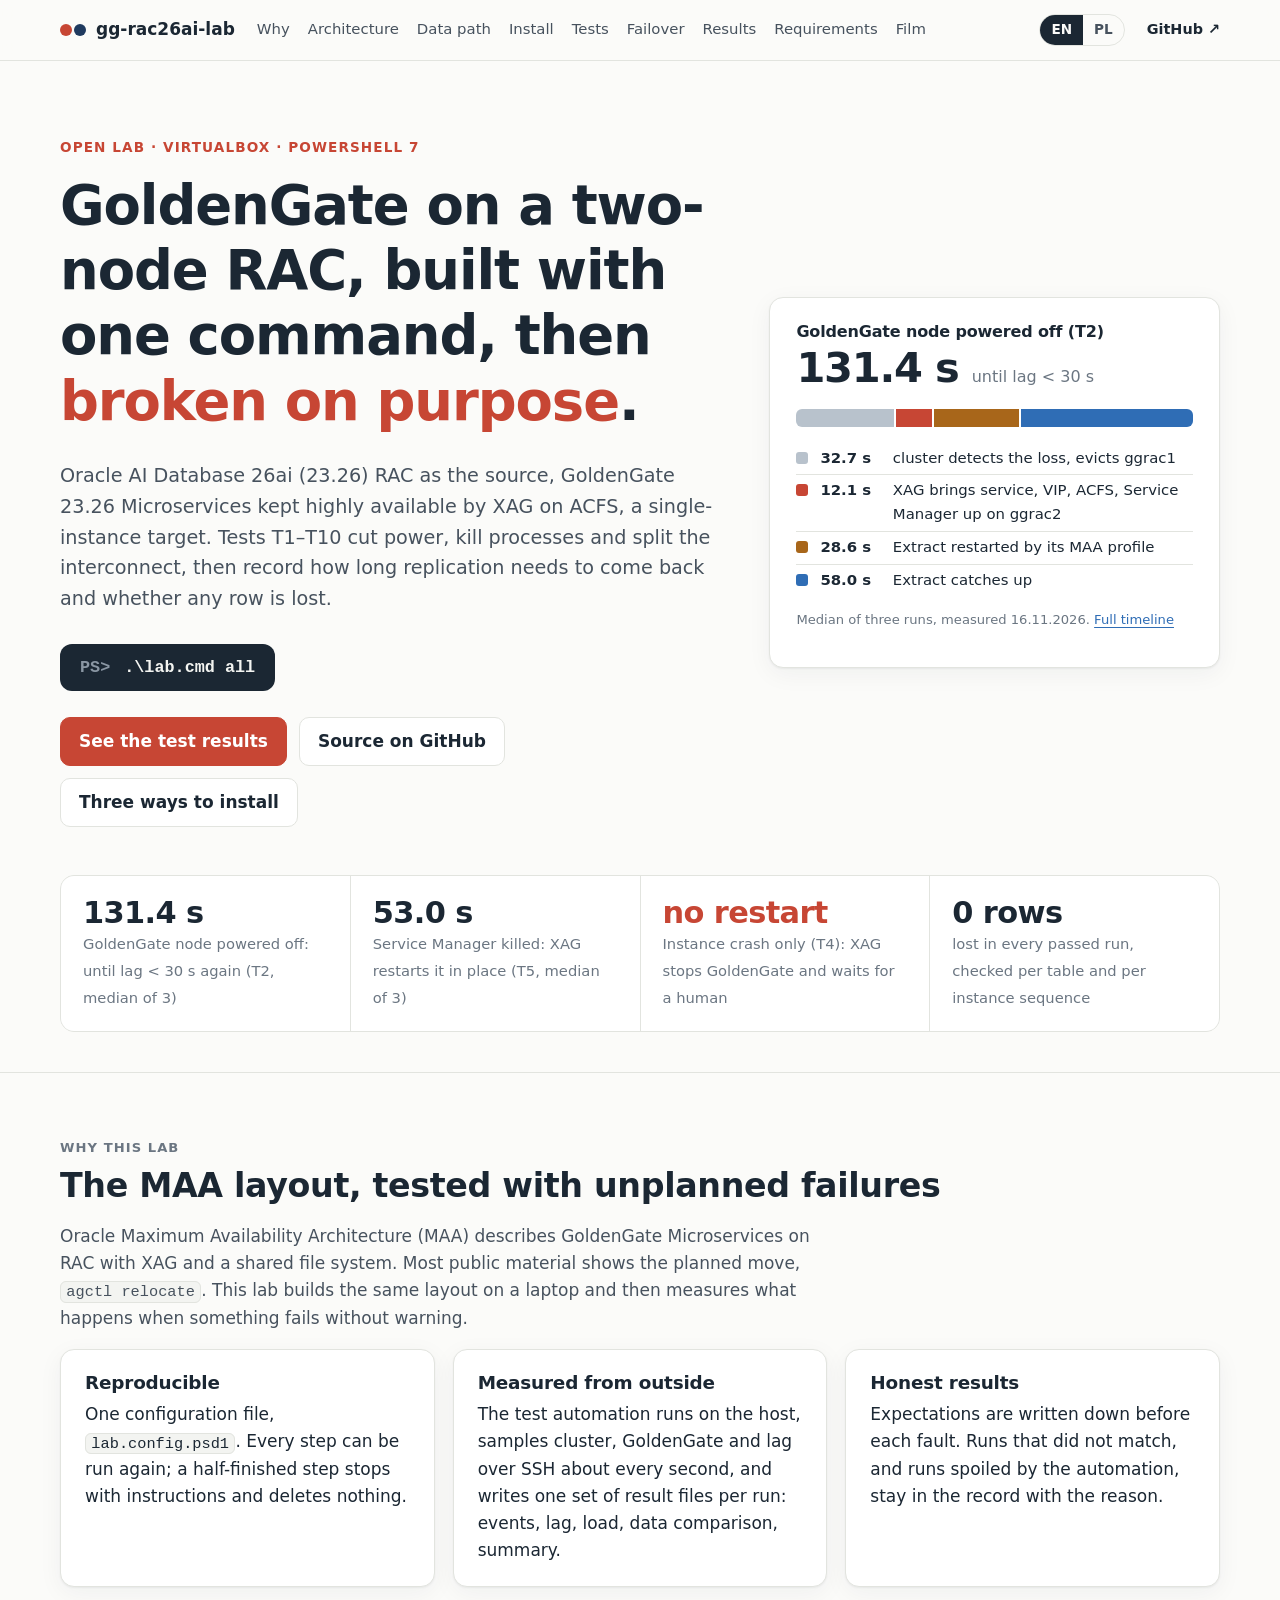
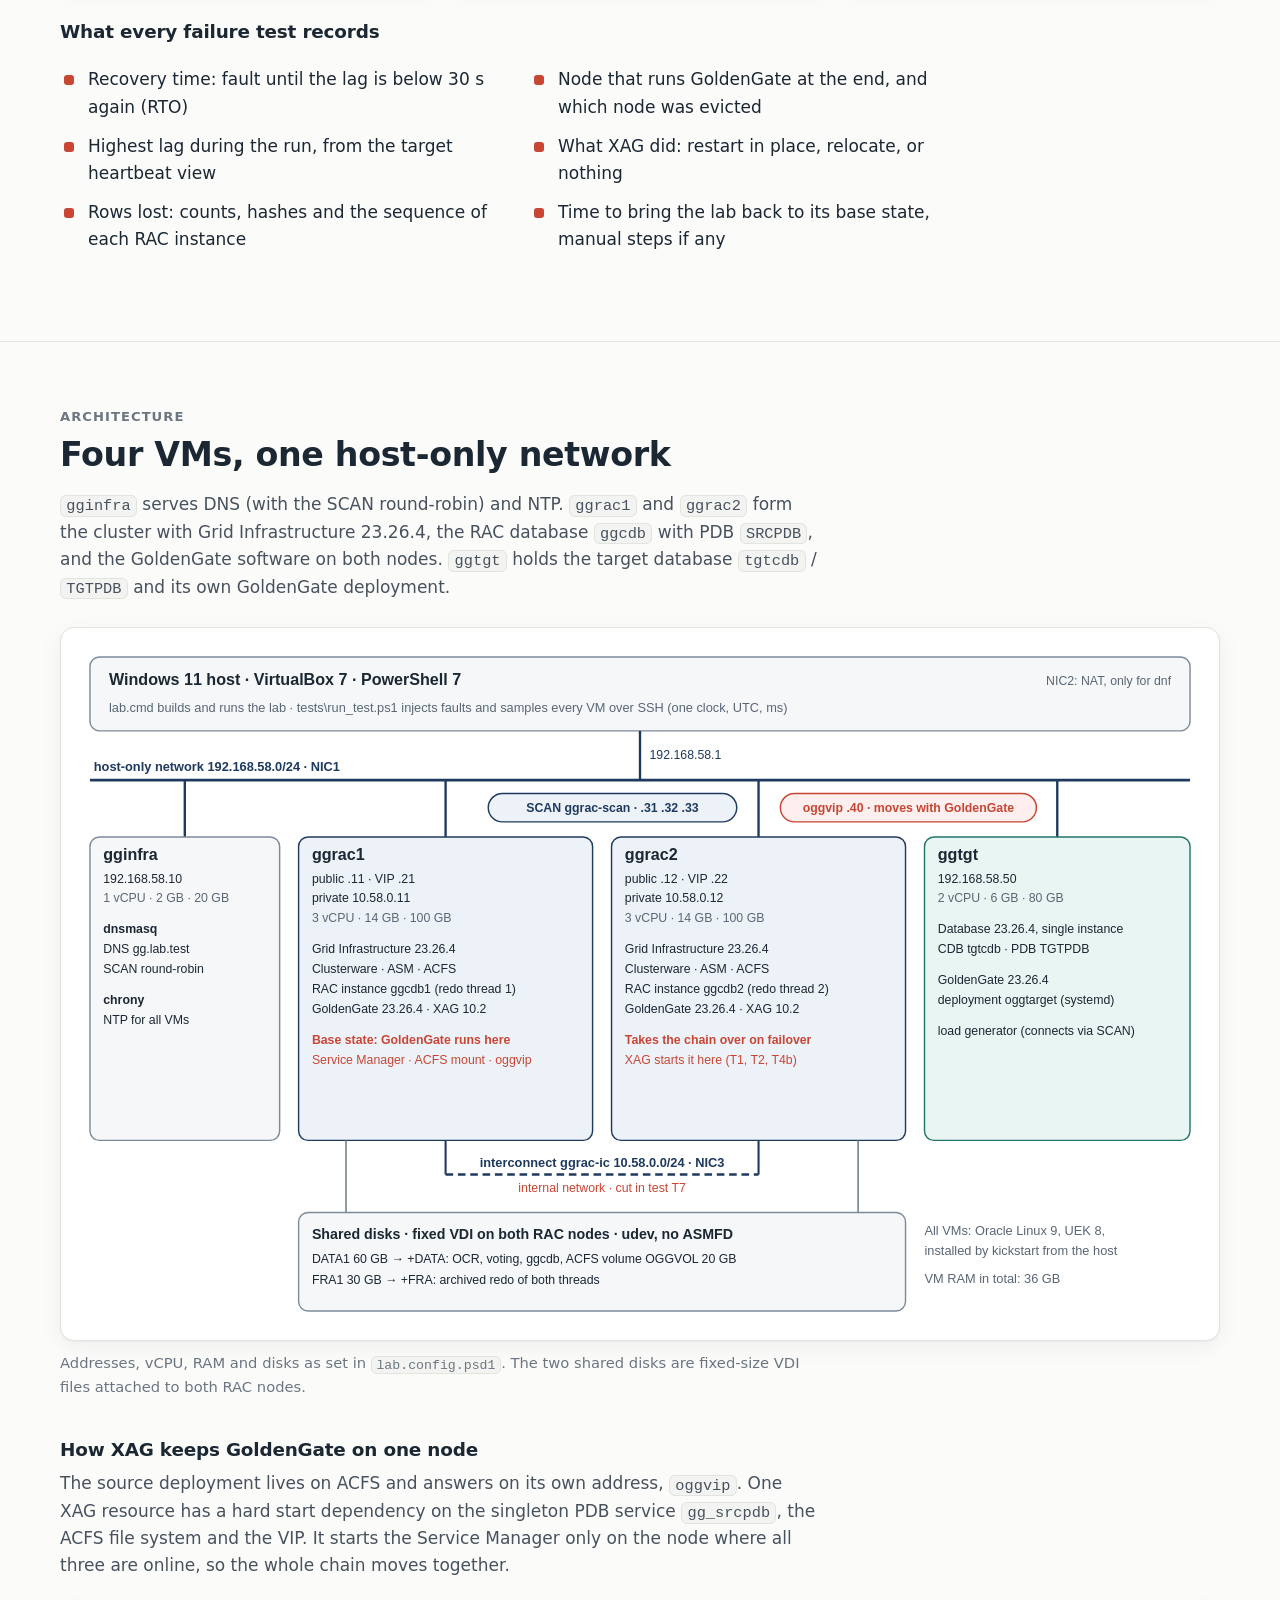
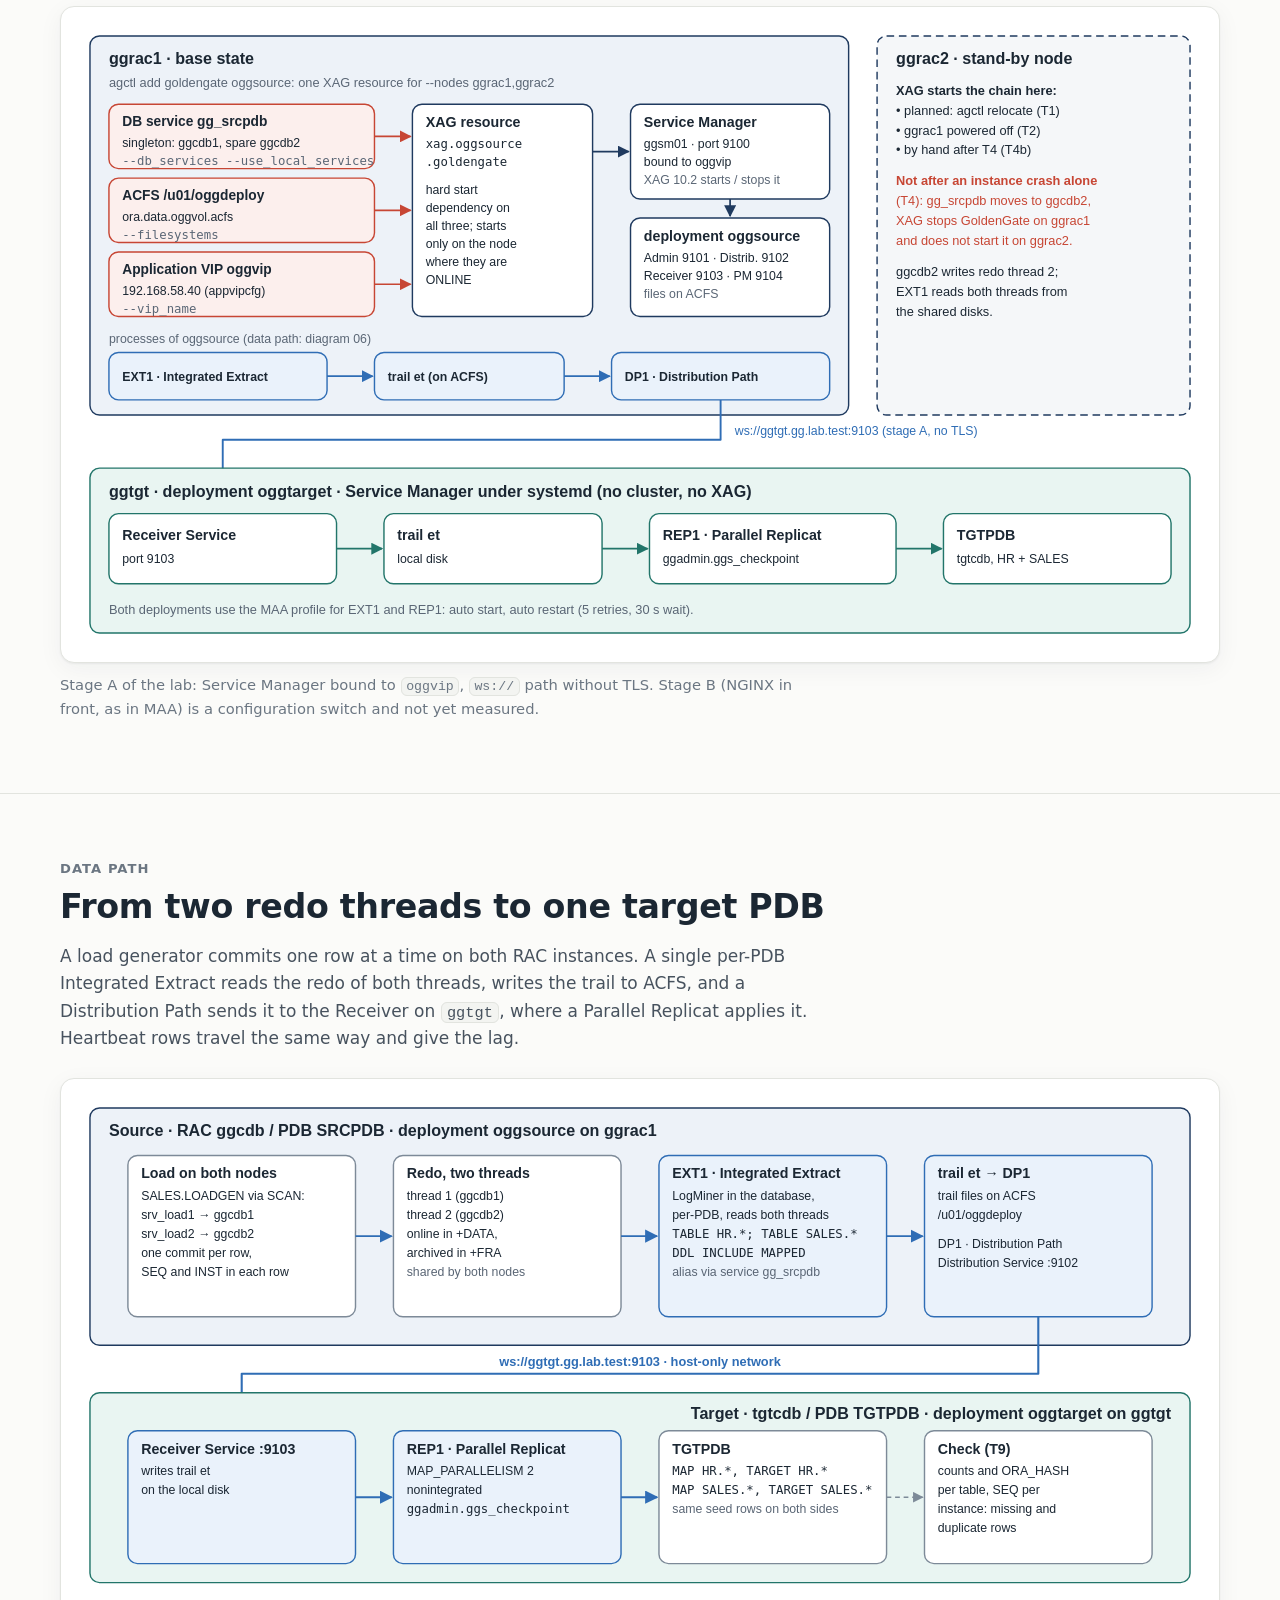
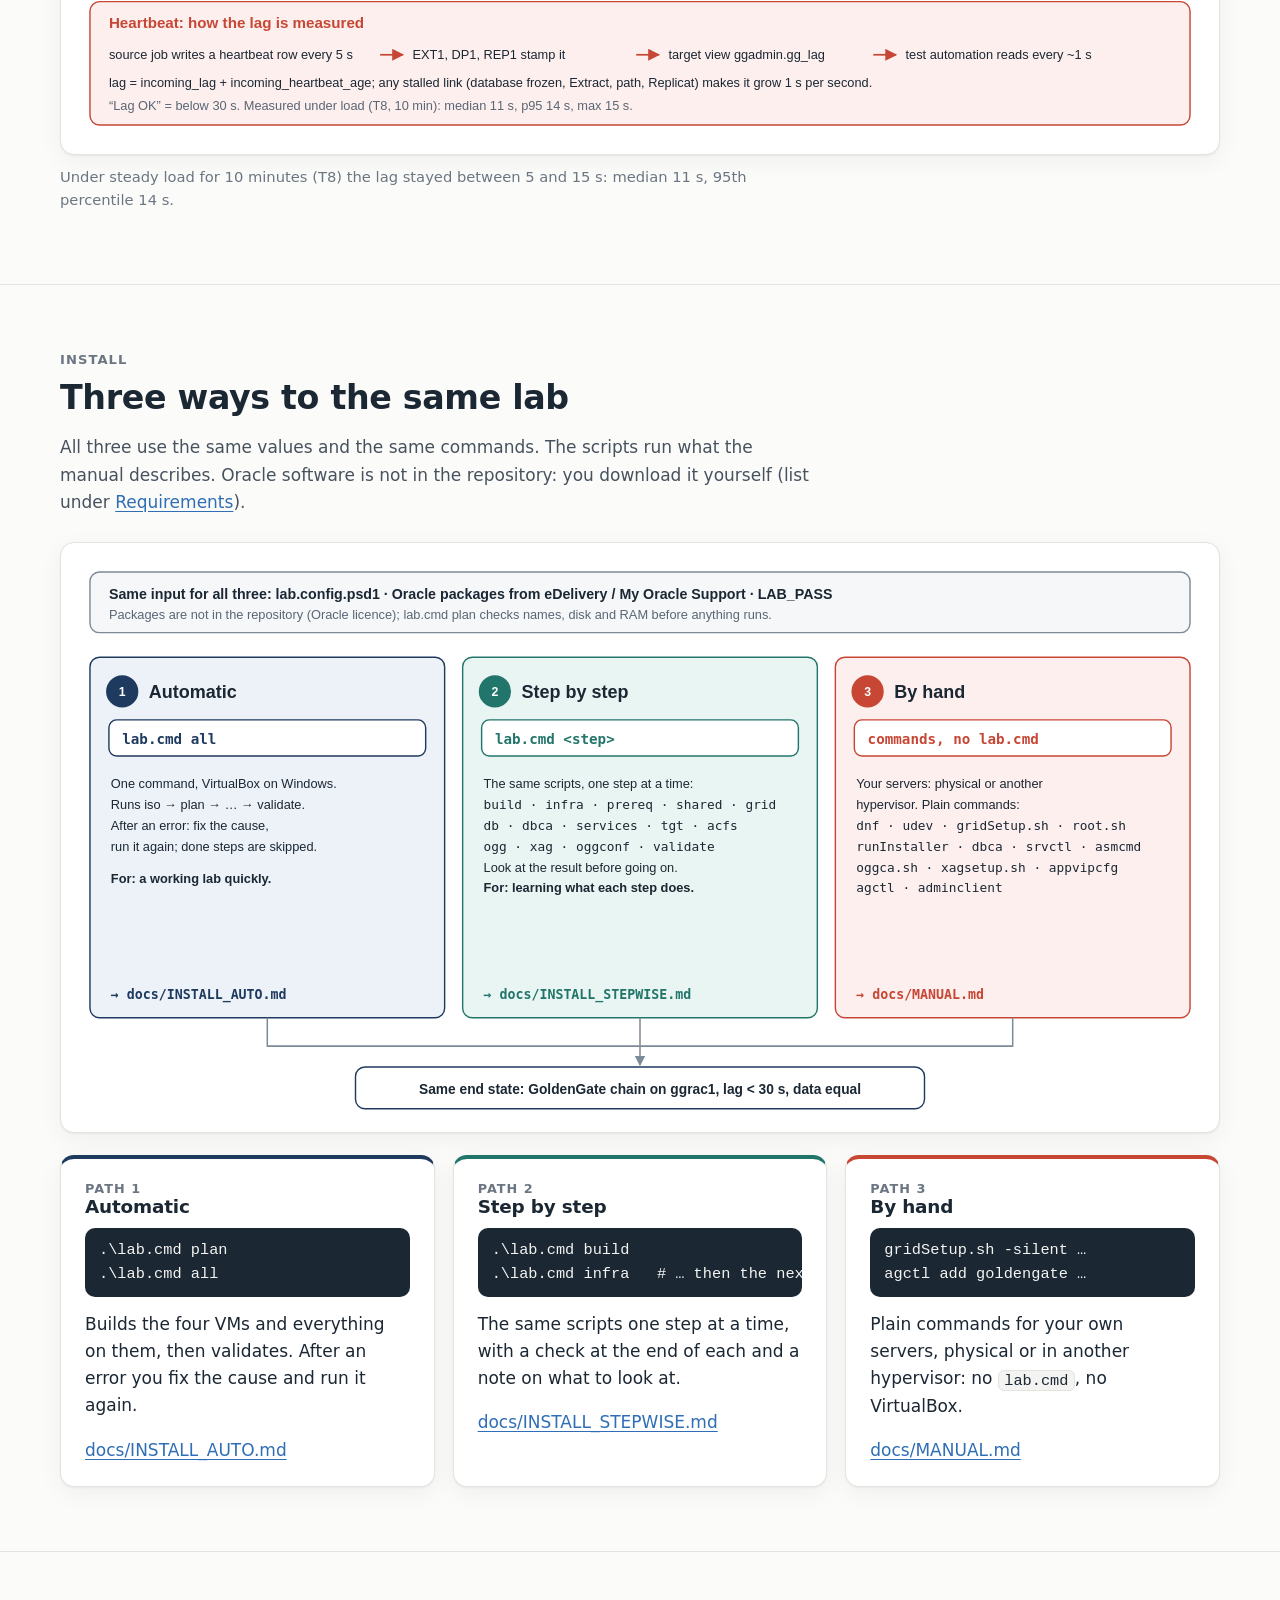
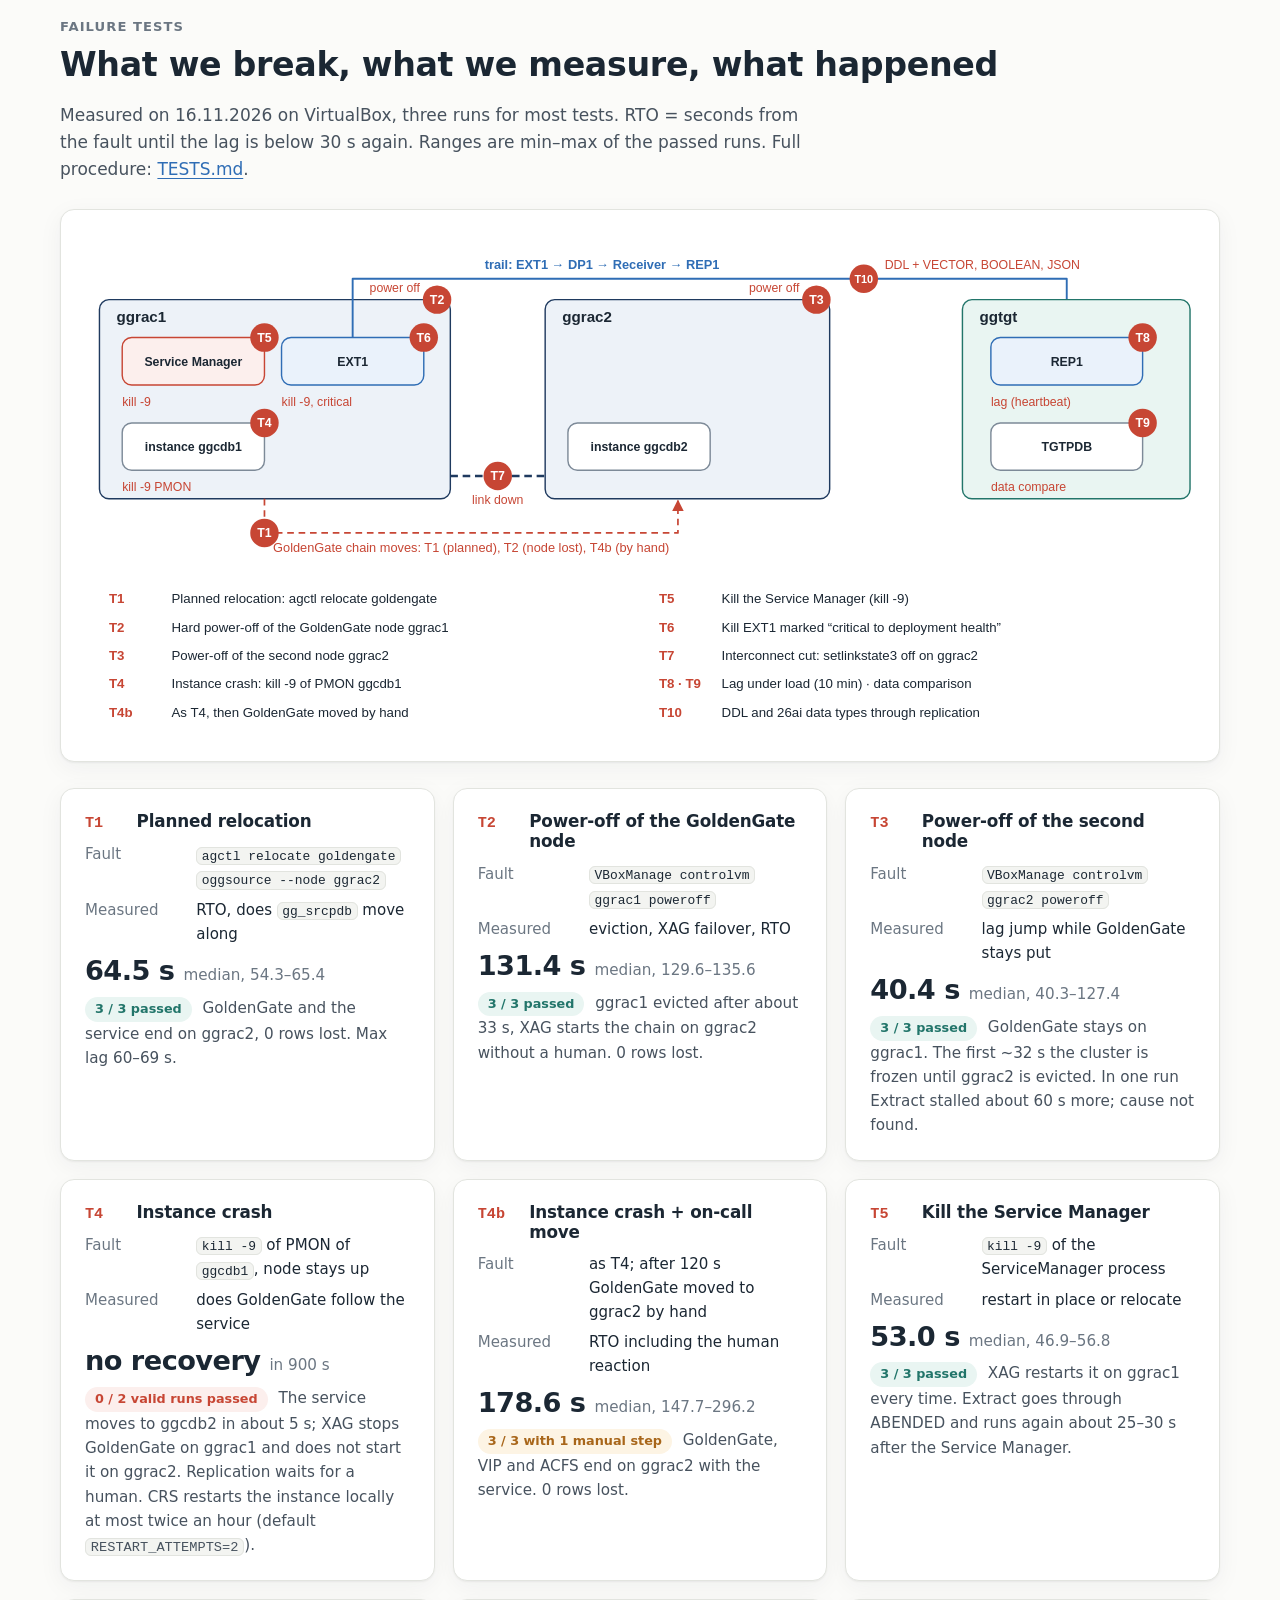
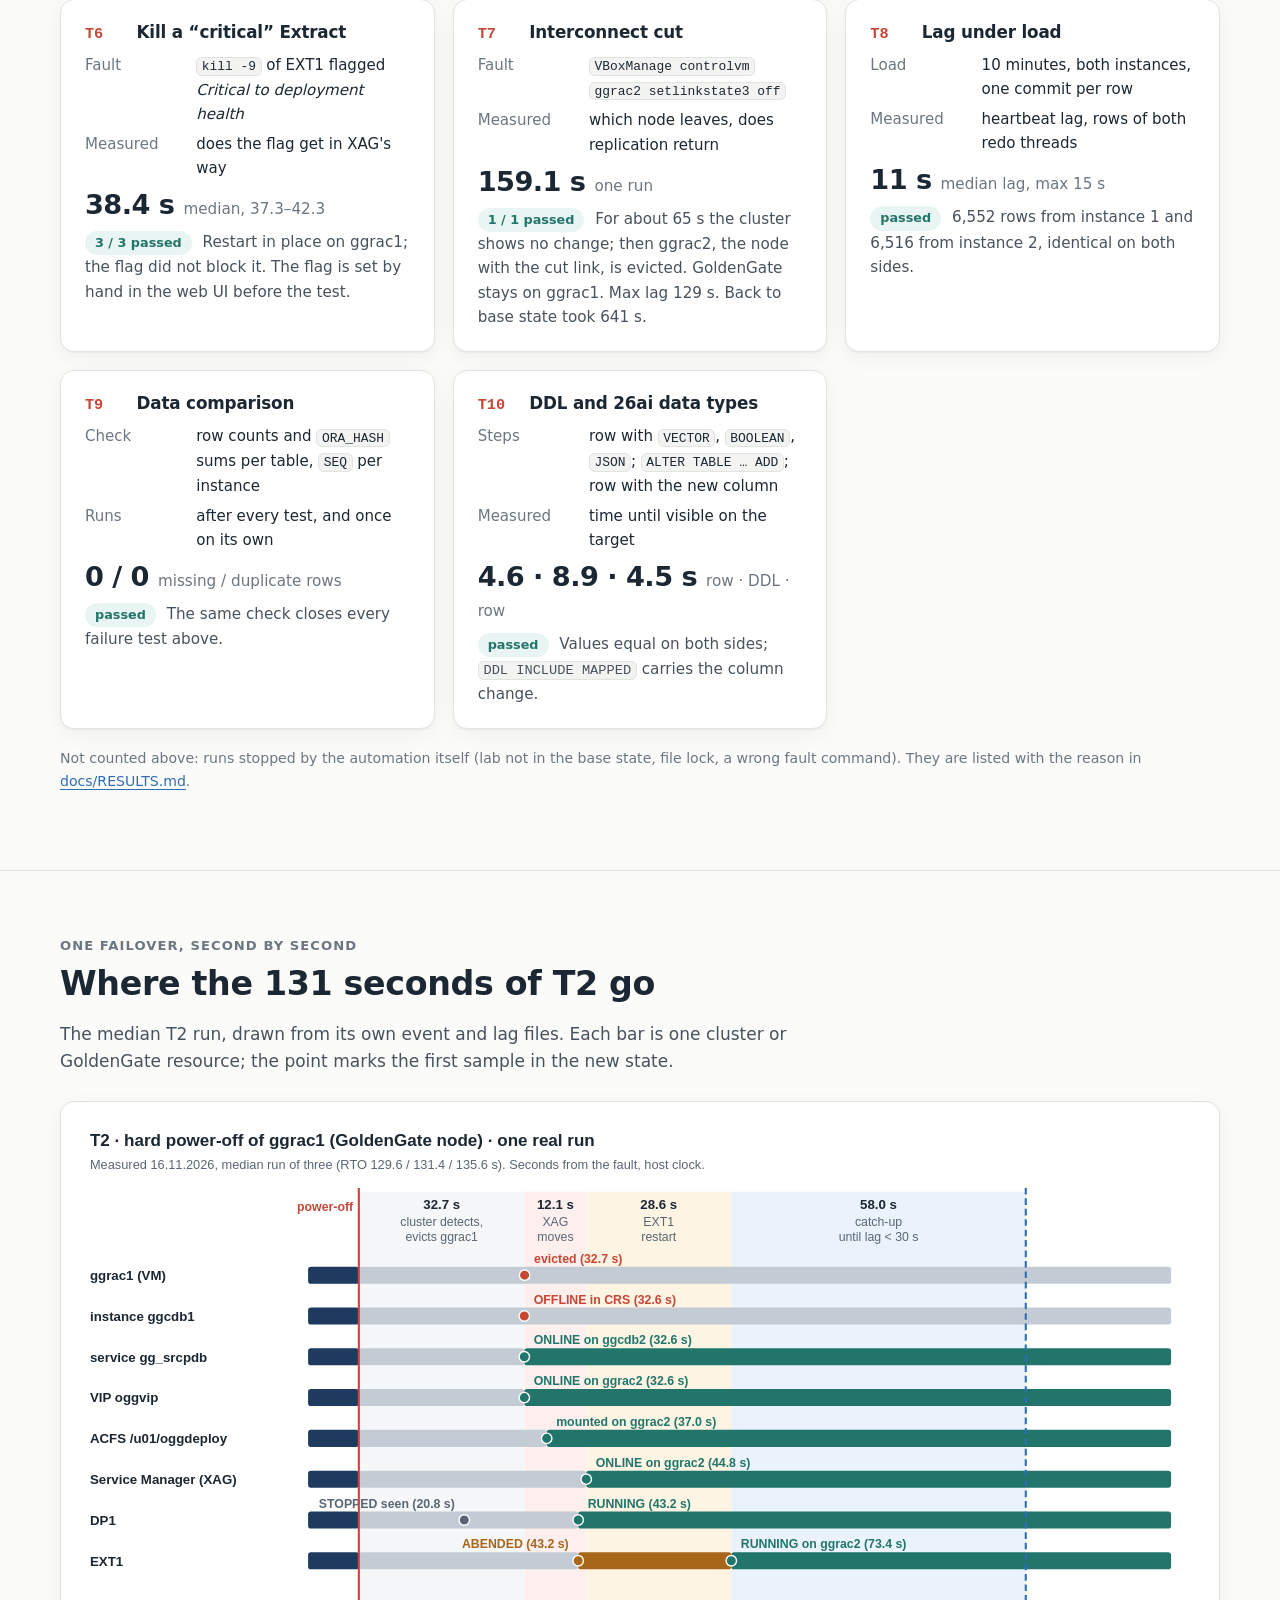
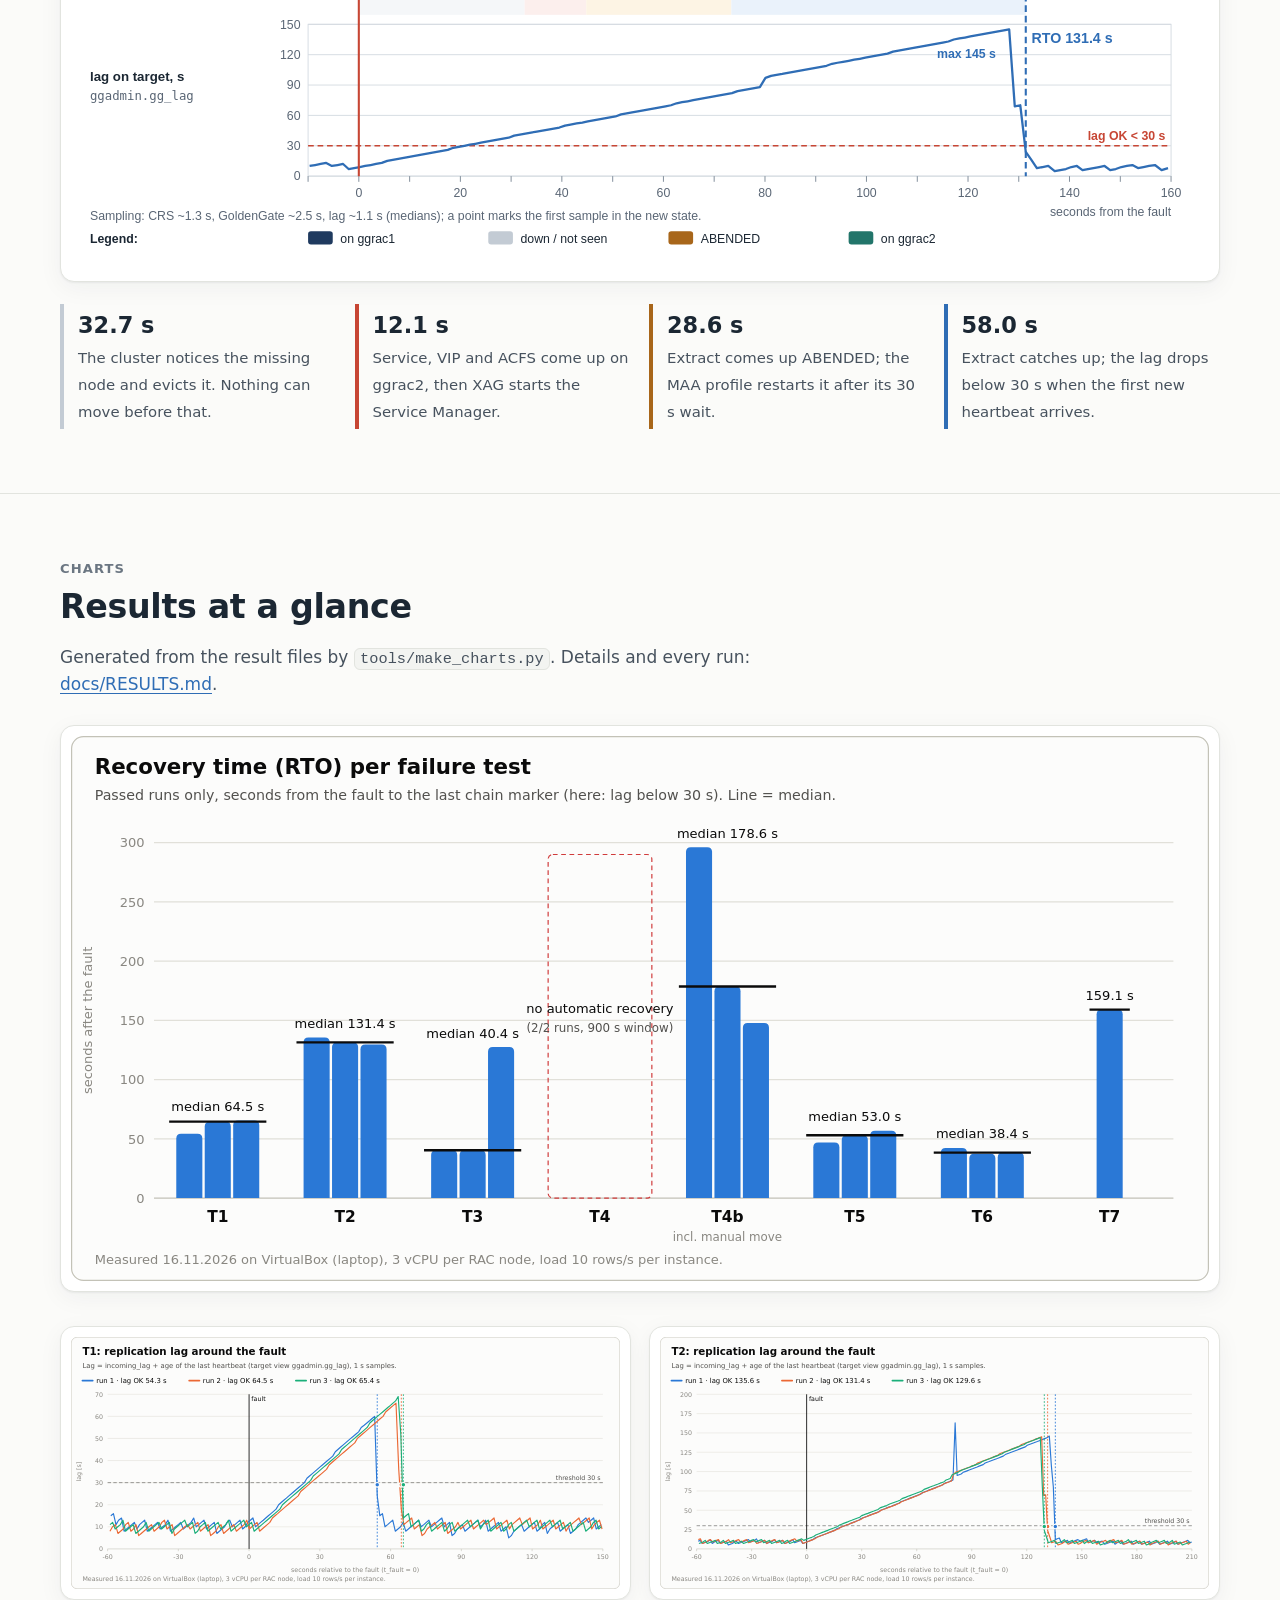
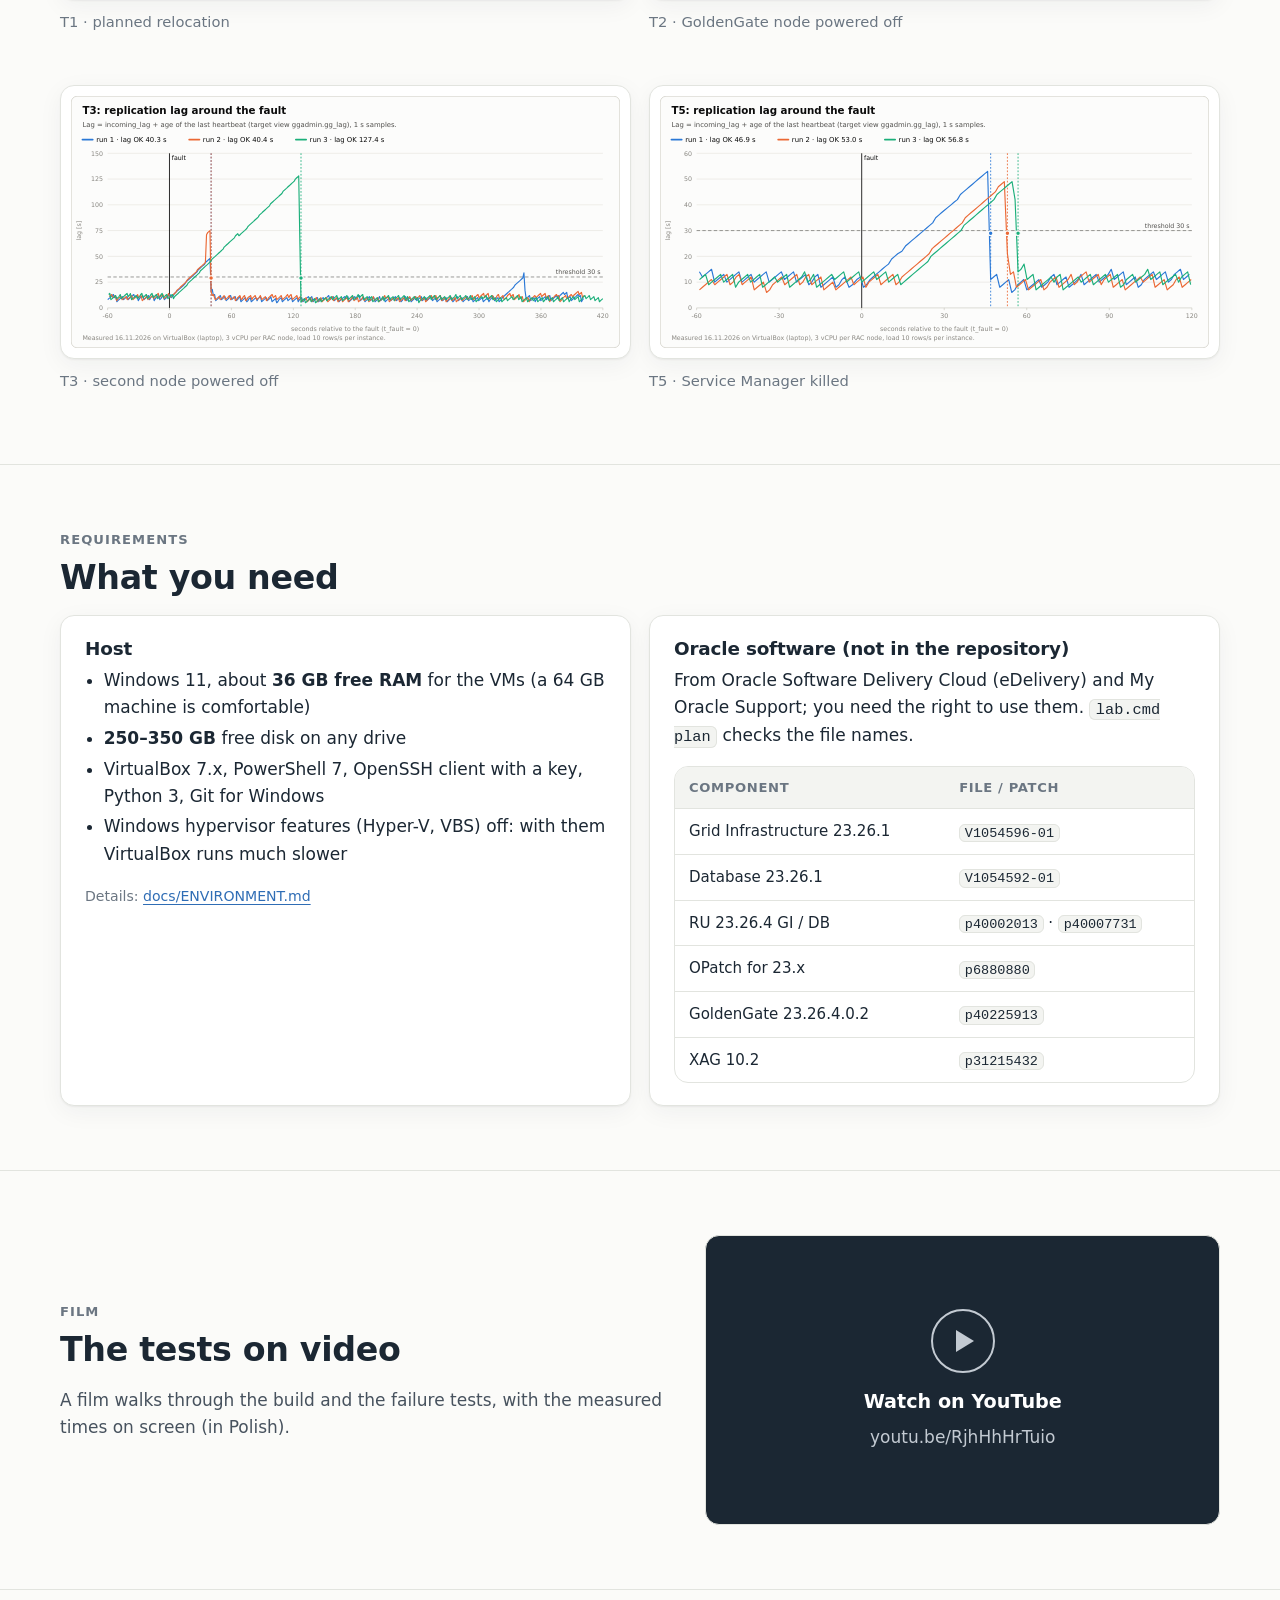
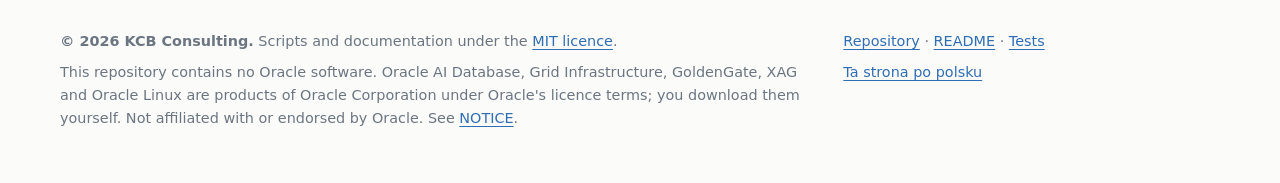
==== commit 15f11121: "docs: video link in README and on the Pages site Co-Authored-By: Claude Opus 5.5 <noreply@anthropic." ====
--- a/docs/index.html
+++ b/docs/index.html
@@ -351,12 +351,12 @@
     <div>
       <div class="kicker">Film</div>
       <h2>The tests on video</h2>
-      <p class="intro">A film walks through the build and the failure tests, with the measured times on screen.
-        The link appears here after the premiere.</p>
-    </div>
-    <div class="screen" role="img" aria-label="Video placeholder">
-      <div><div class="play" aria-hidden="true"></div><b>Coming soon</b>YouTube link after the premiere</div>
-    </div>
+      <p class="intro">A film walks through the build and the failure tests, with the measured times on screen
+        (in Polish).</p>
+    </div>
+    <a class="screen" href="https://youtu.be/RjhHhHrTuio" target="_blank" rel="noopener" style="text-decoration:none">
+      <div><div class="play" aria-hidden="true"></div><b>Watch on YouTube</b>youtu.be/RjhHhHrTuio</div>
+    </a>
   </div>
 </section>
 </main>
@@ -378,6 +378,6 @@
 <script src="assets/site.js"></script>
 </body>
 </html>
-
-
-
+
+
+
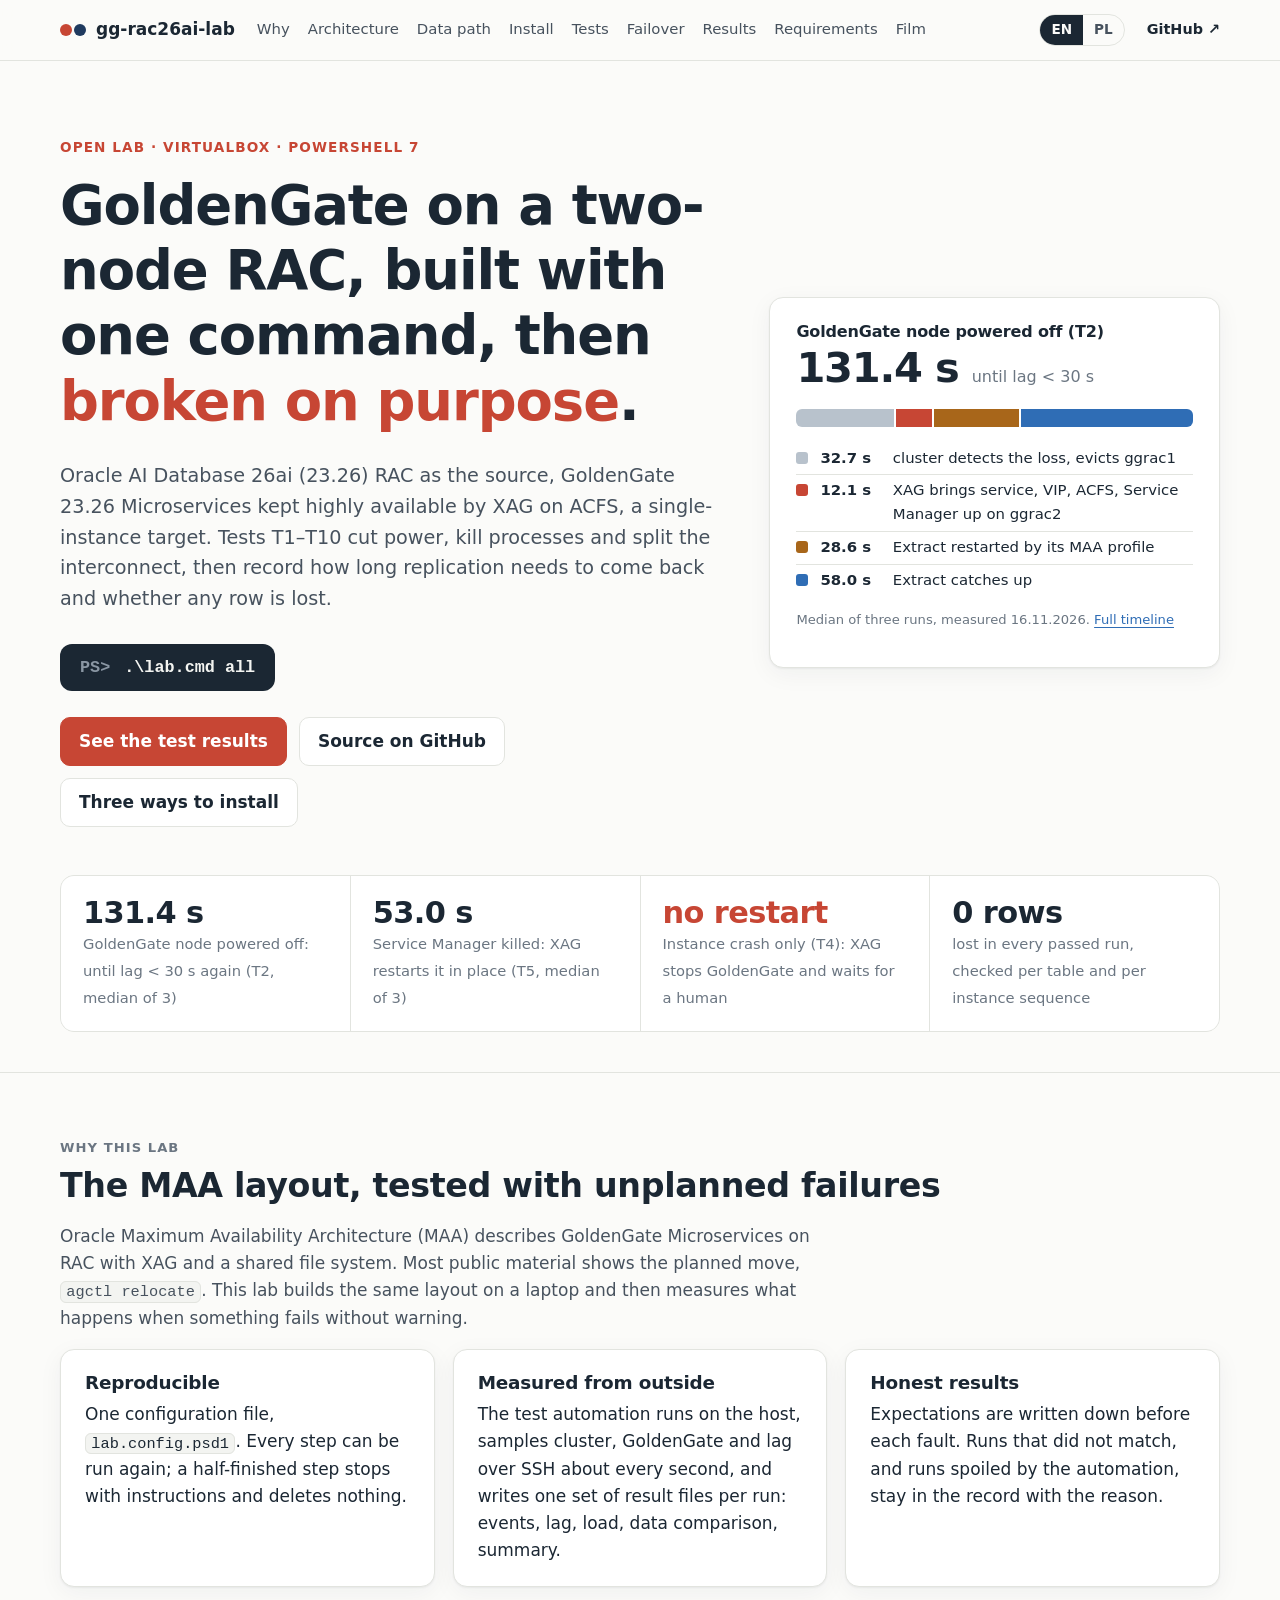
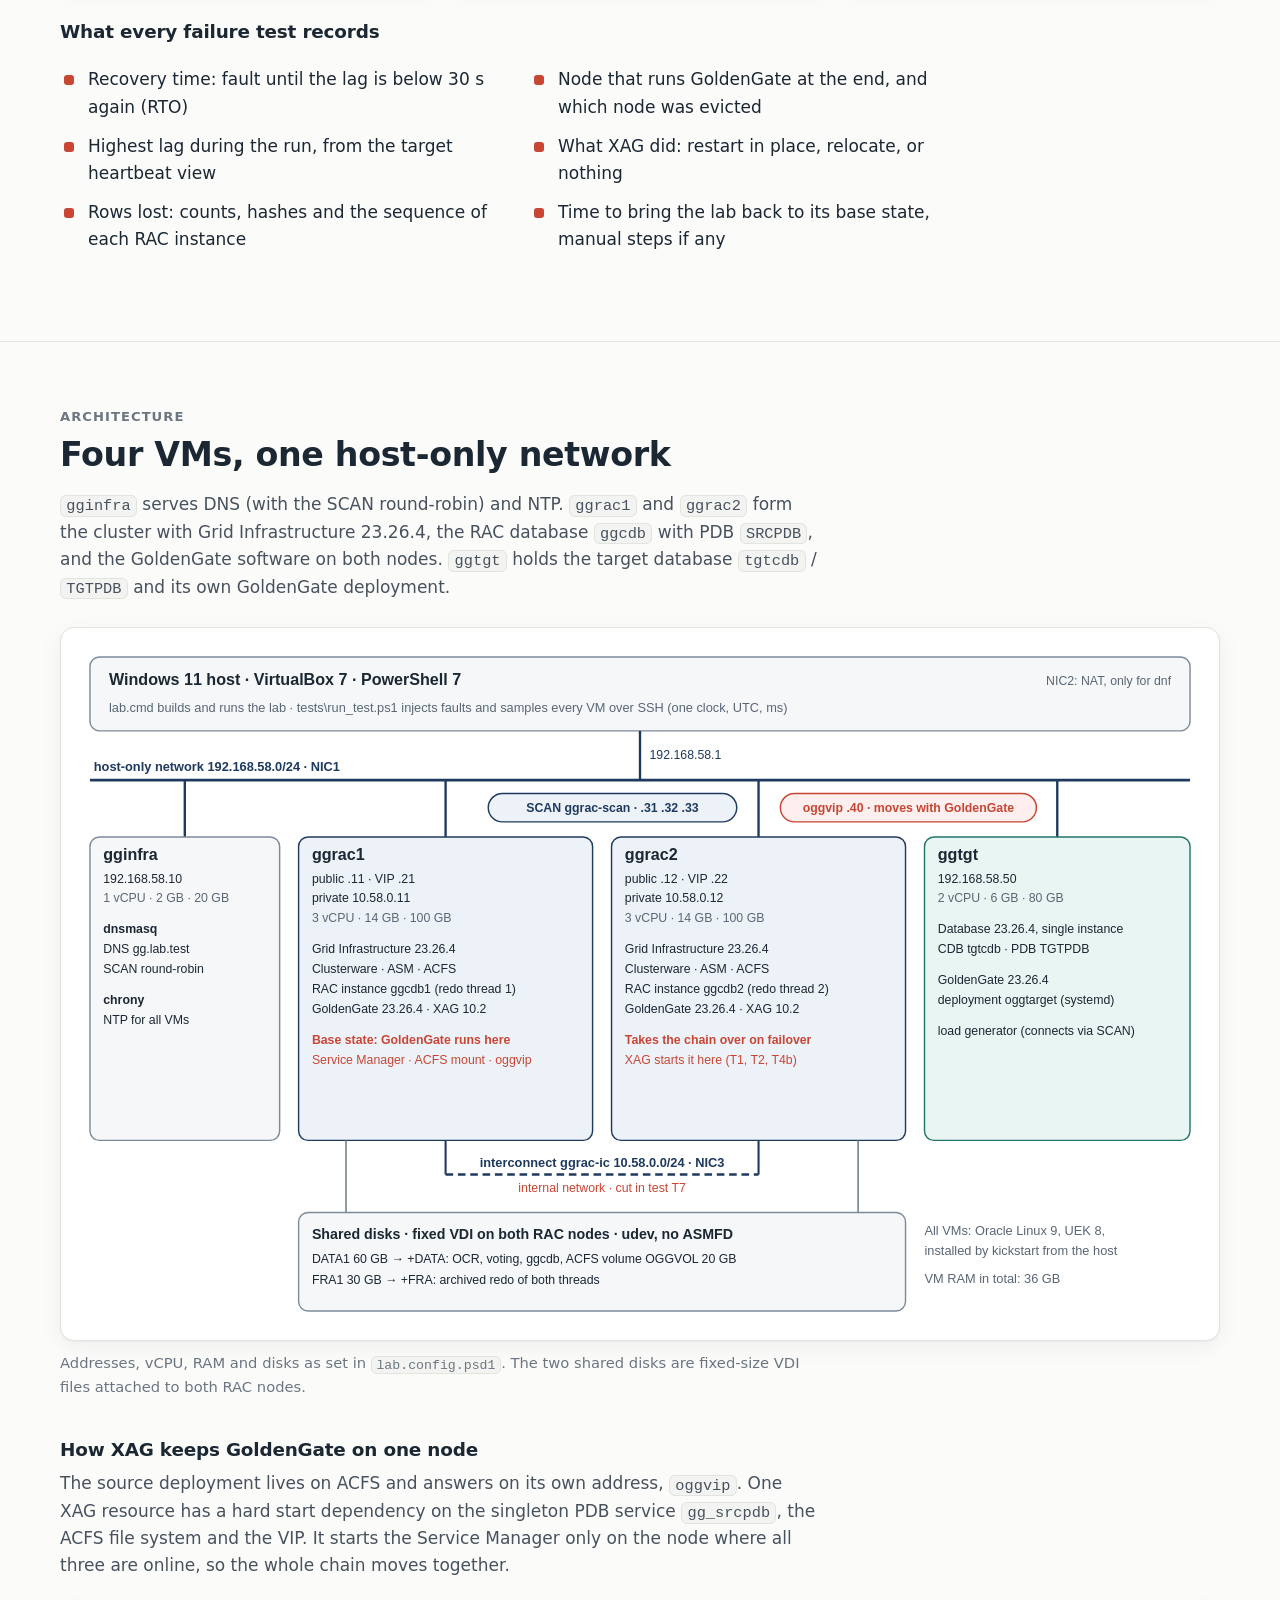
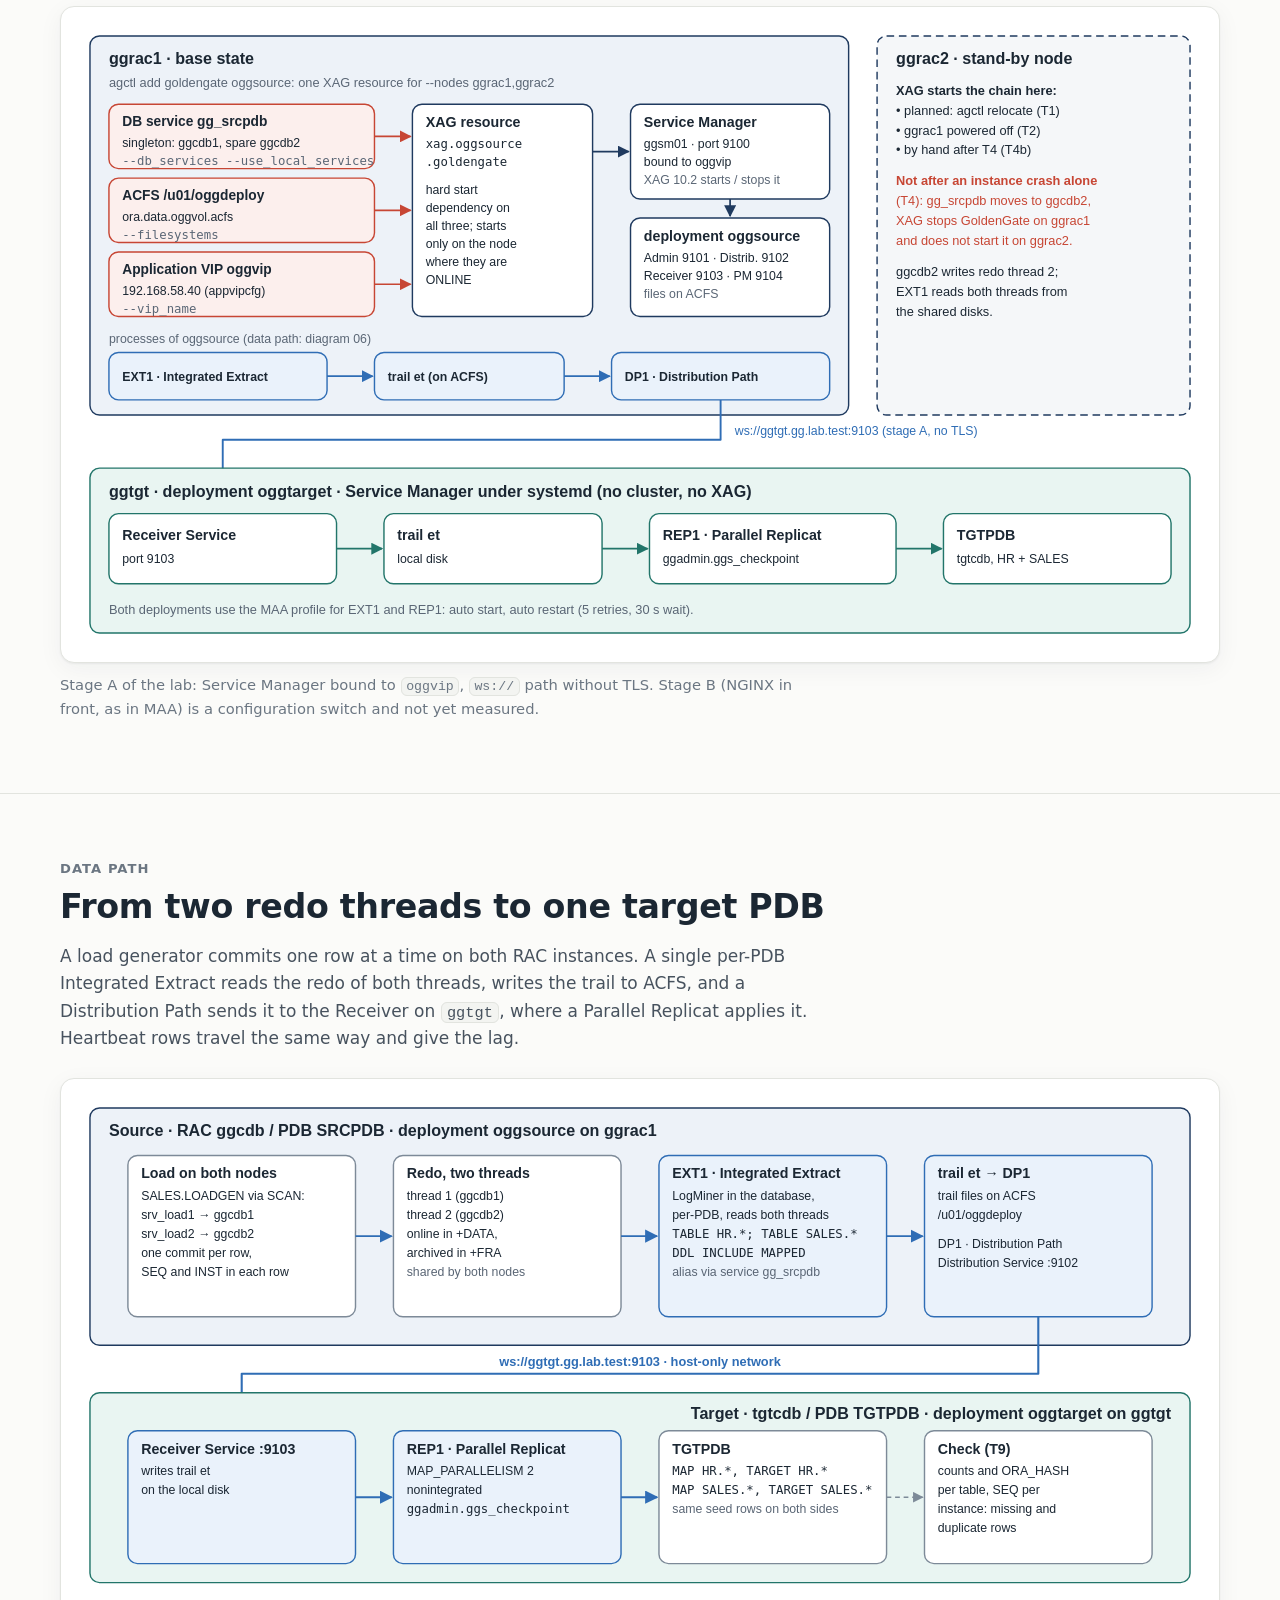
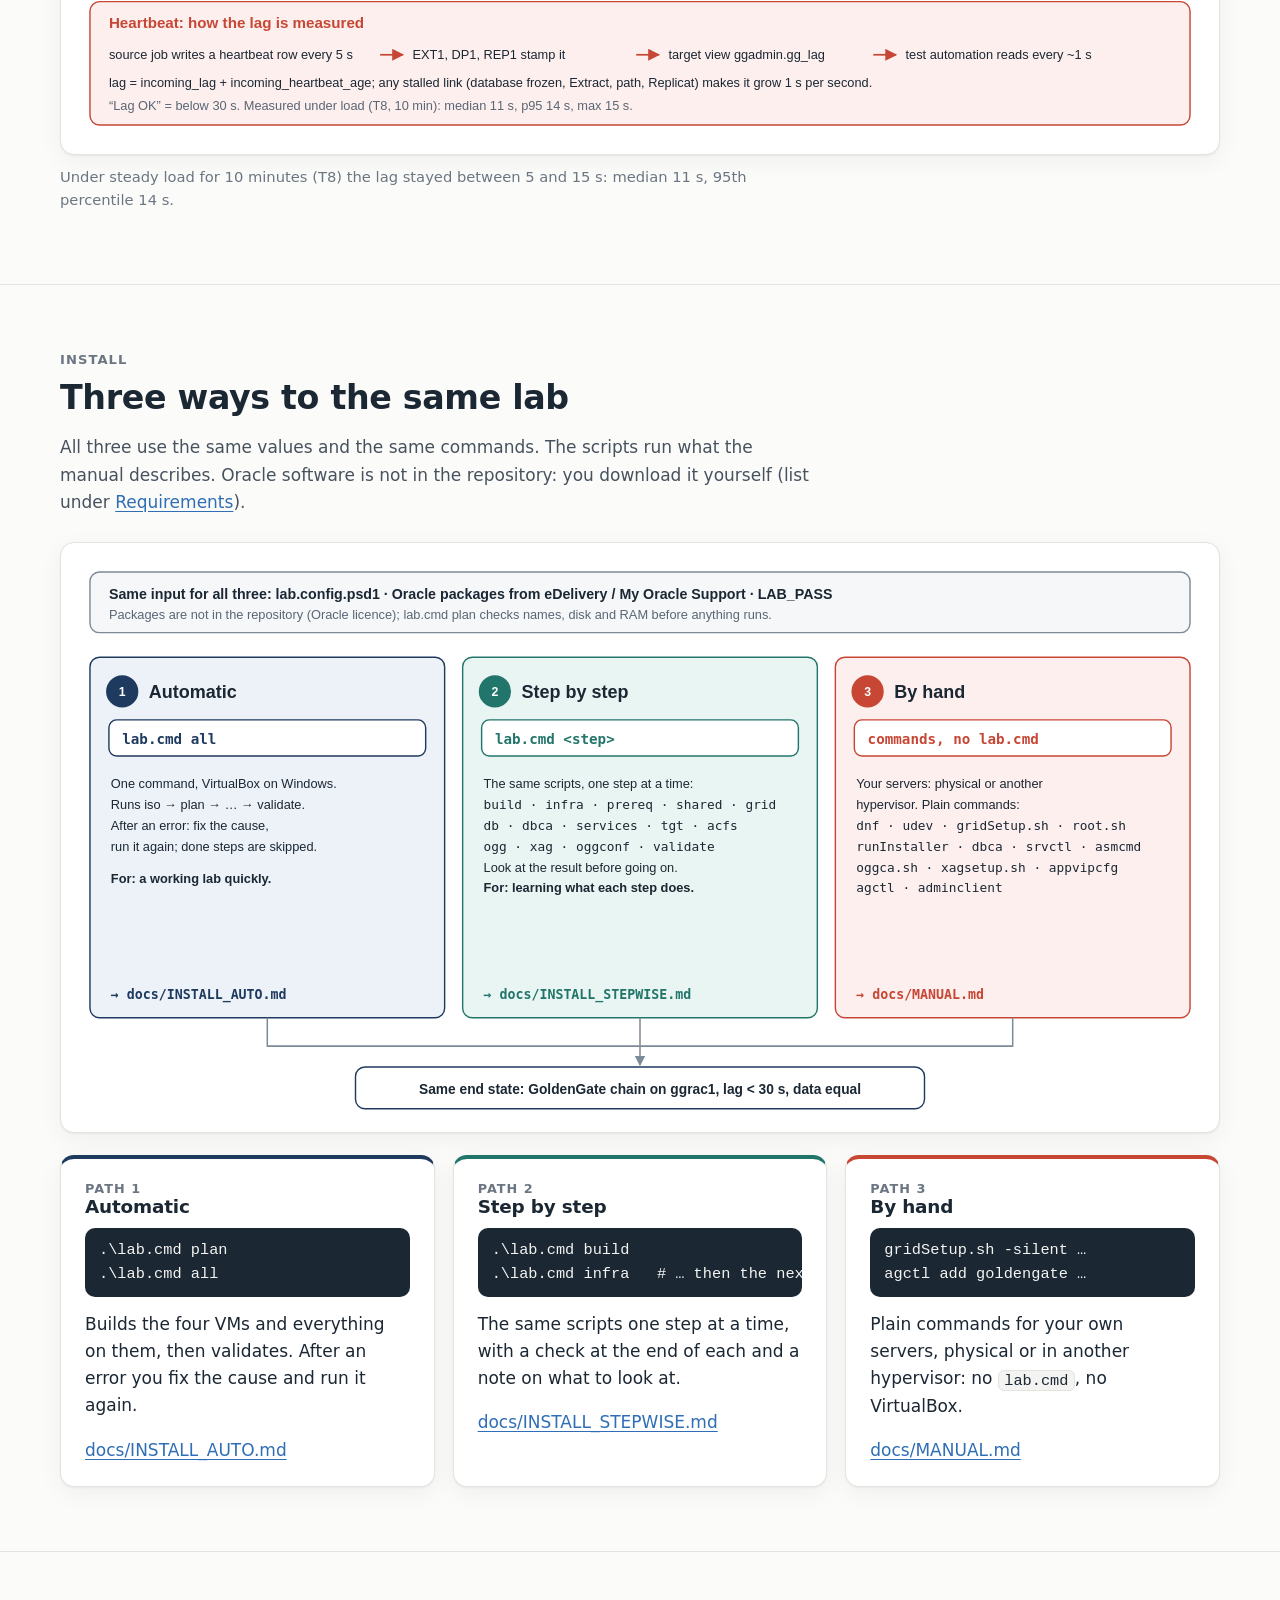
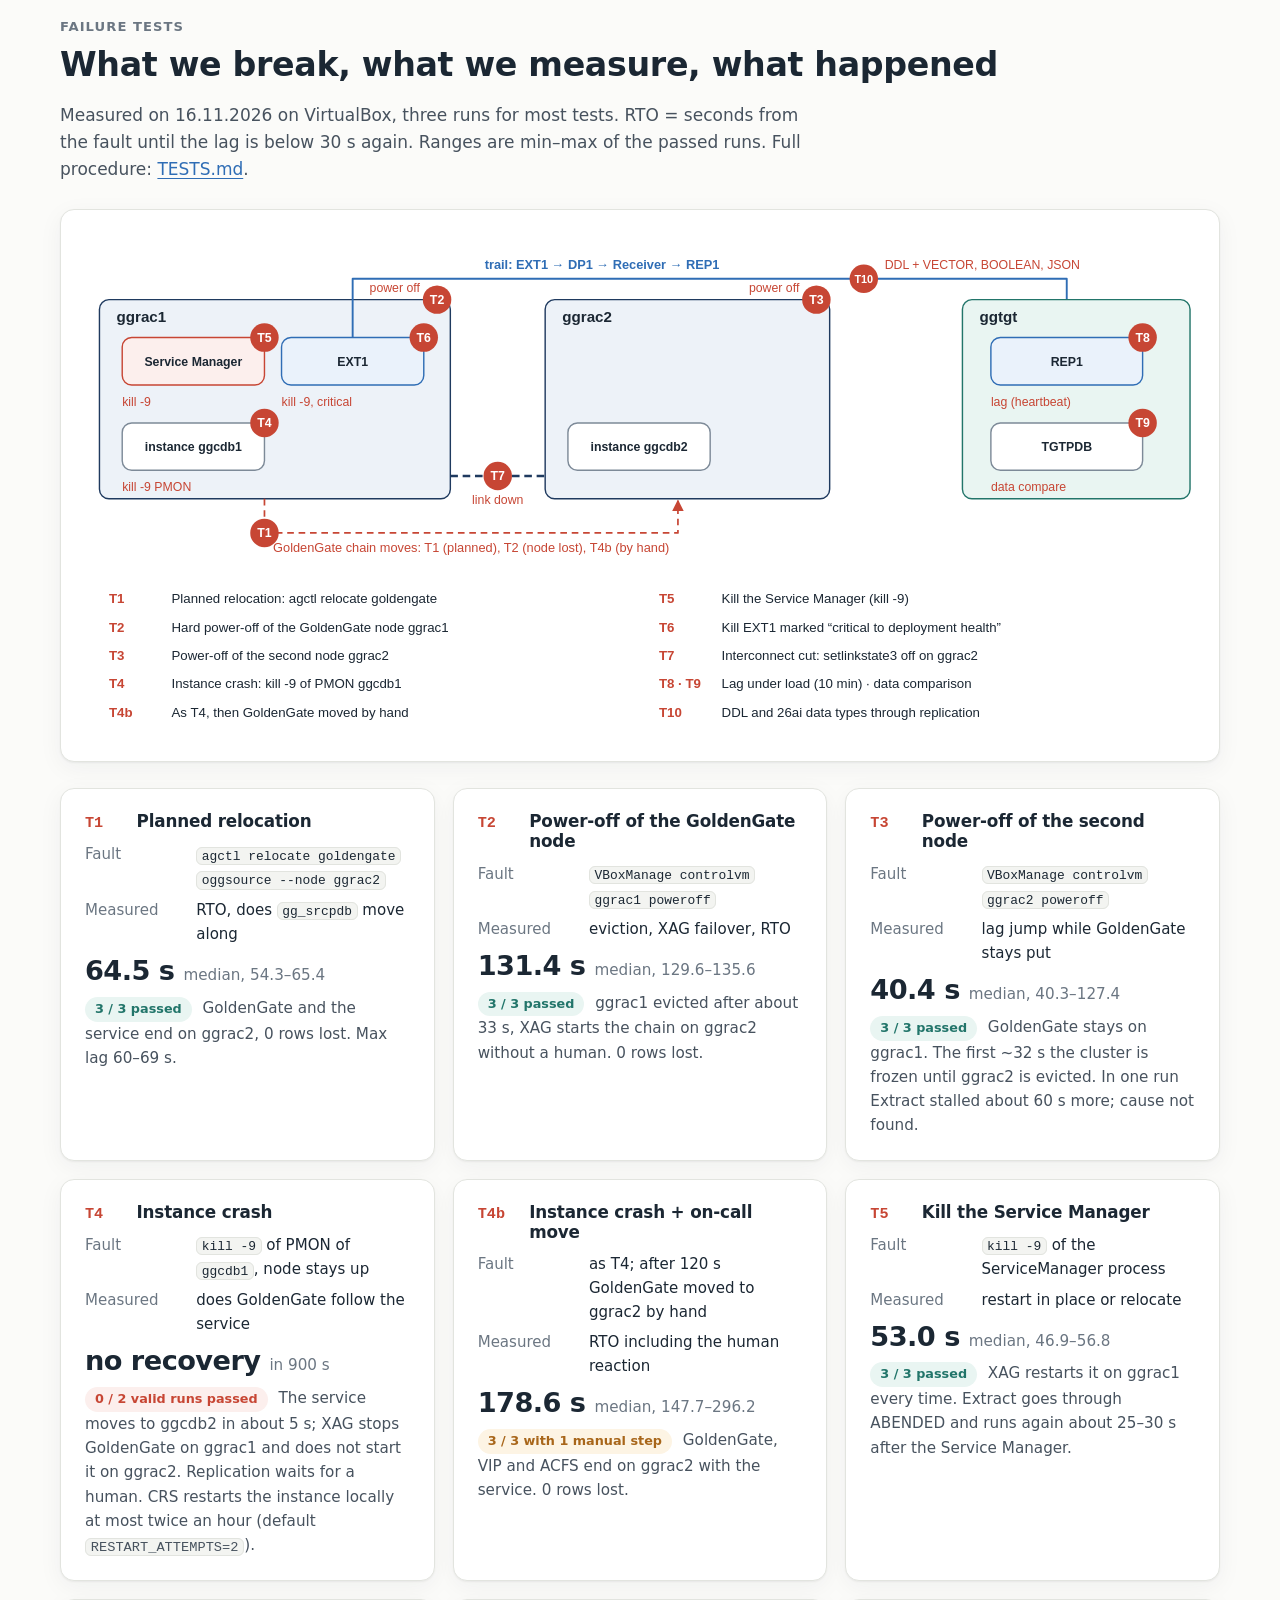
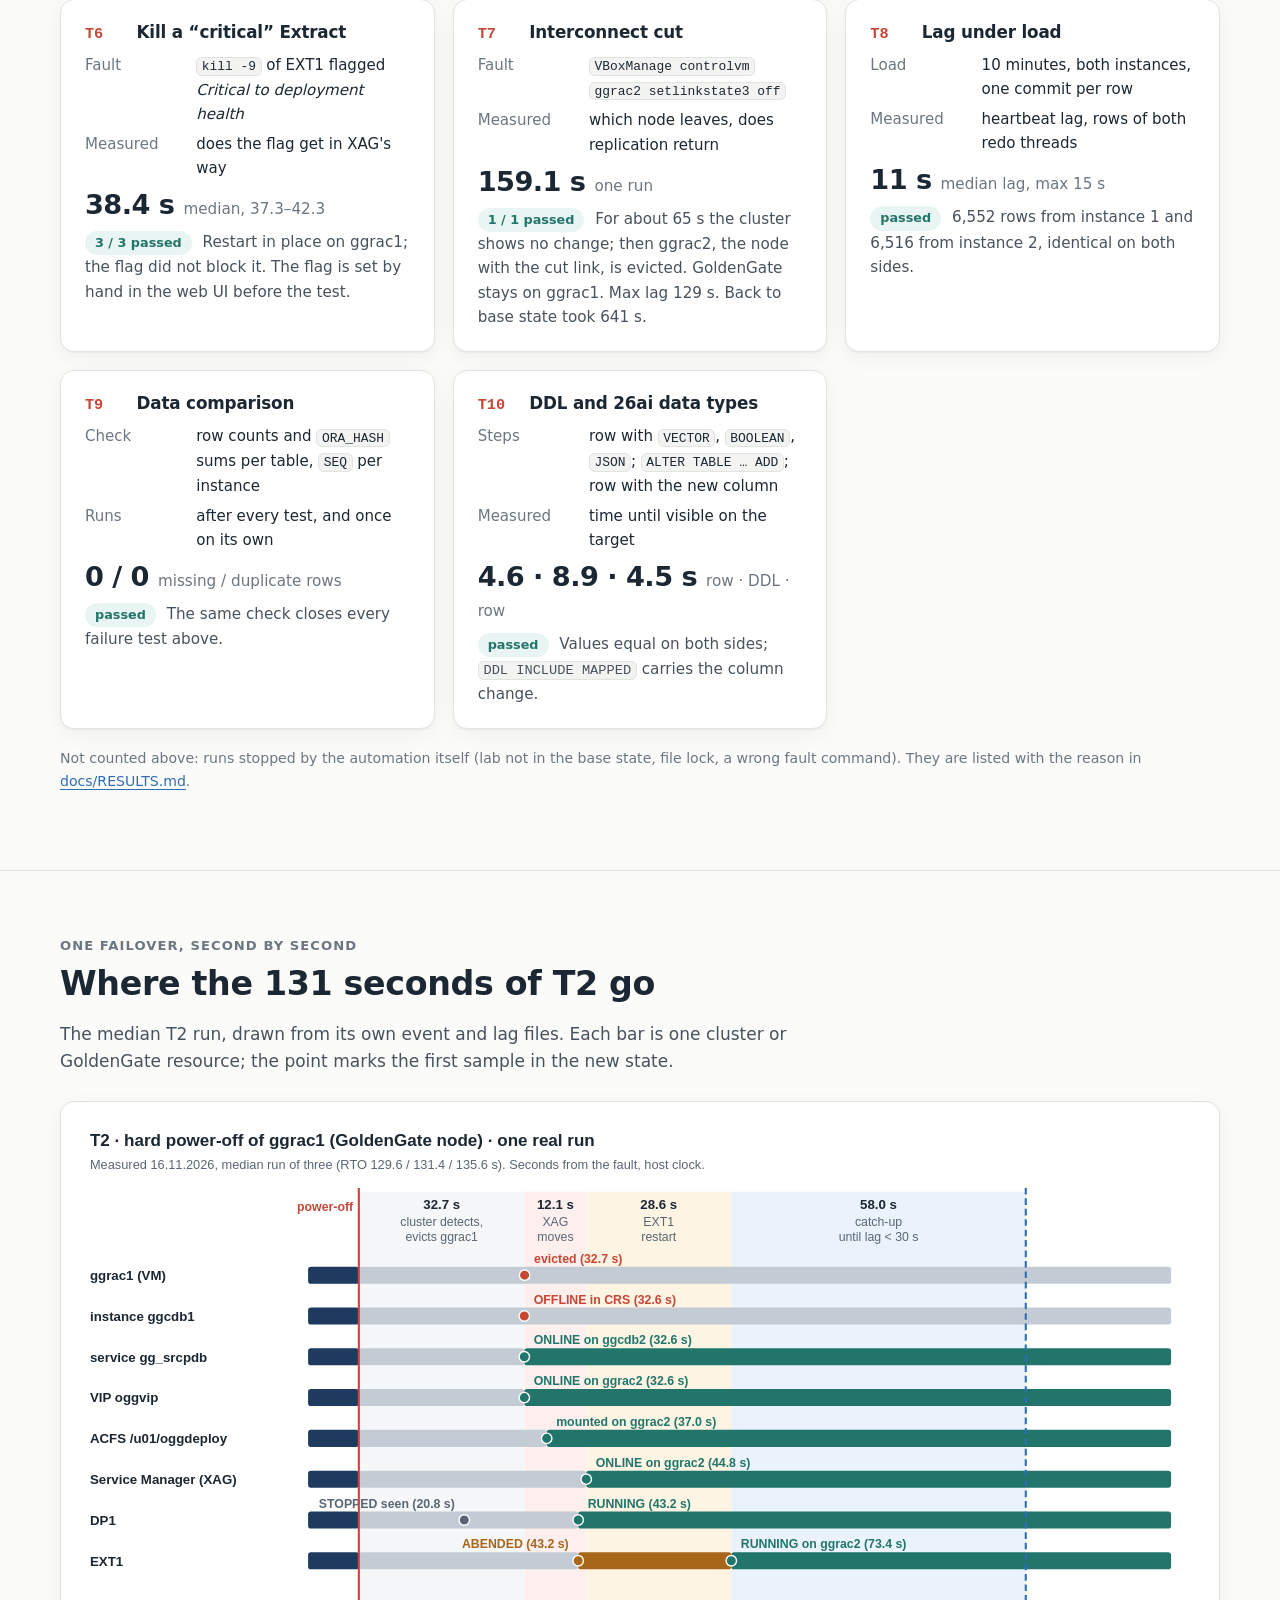
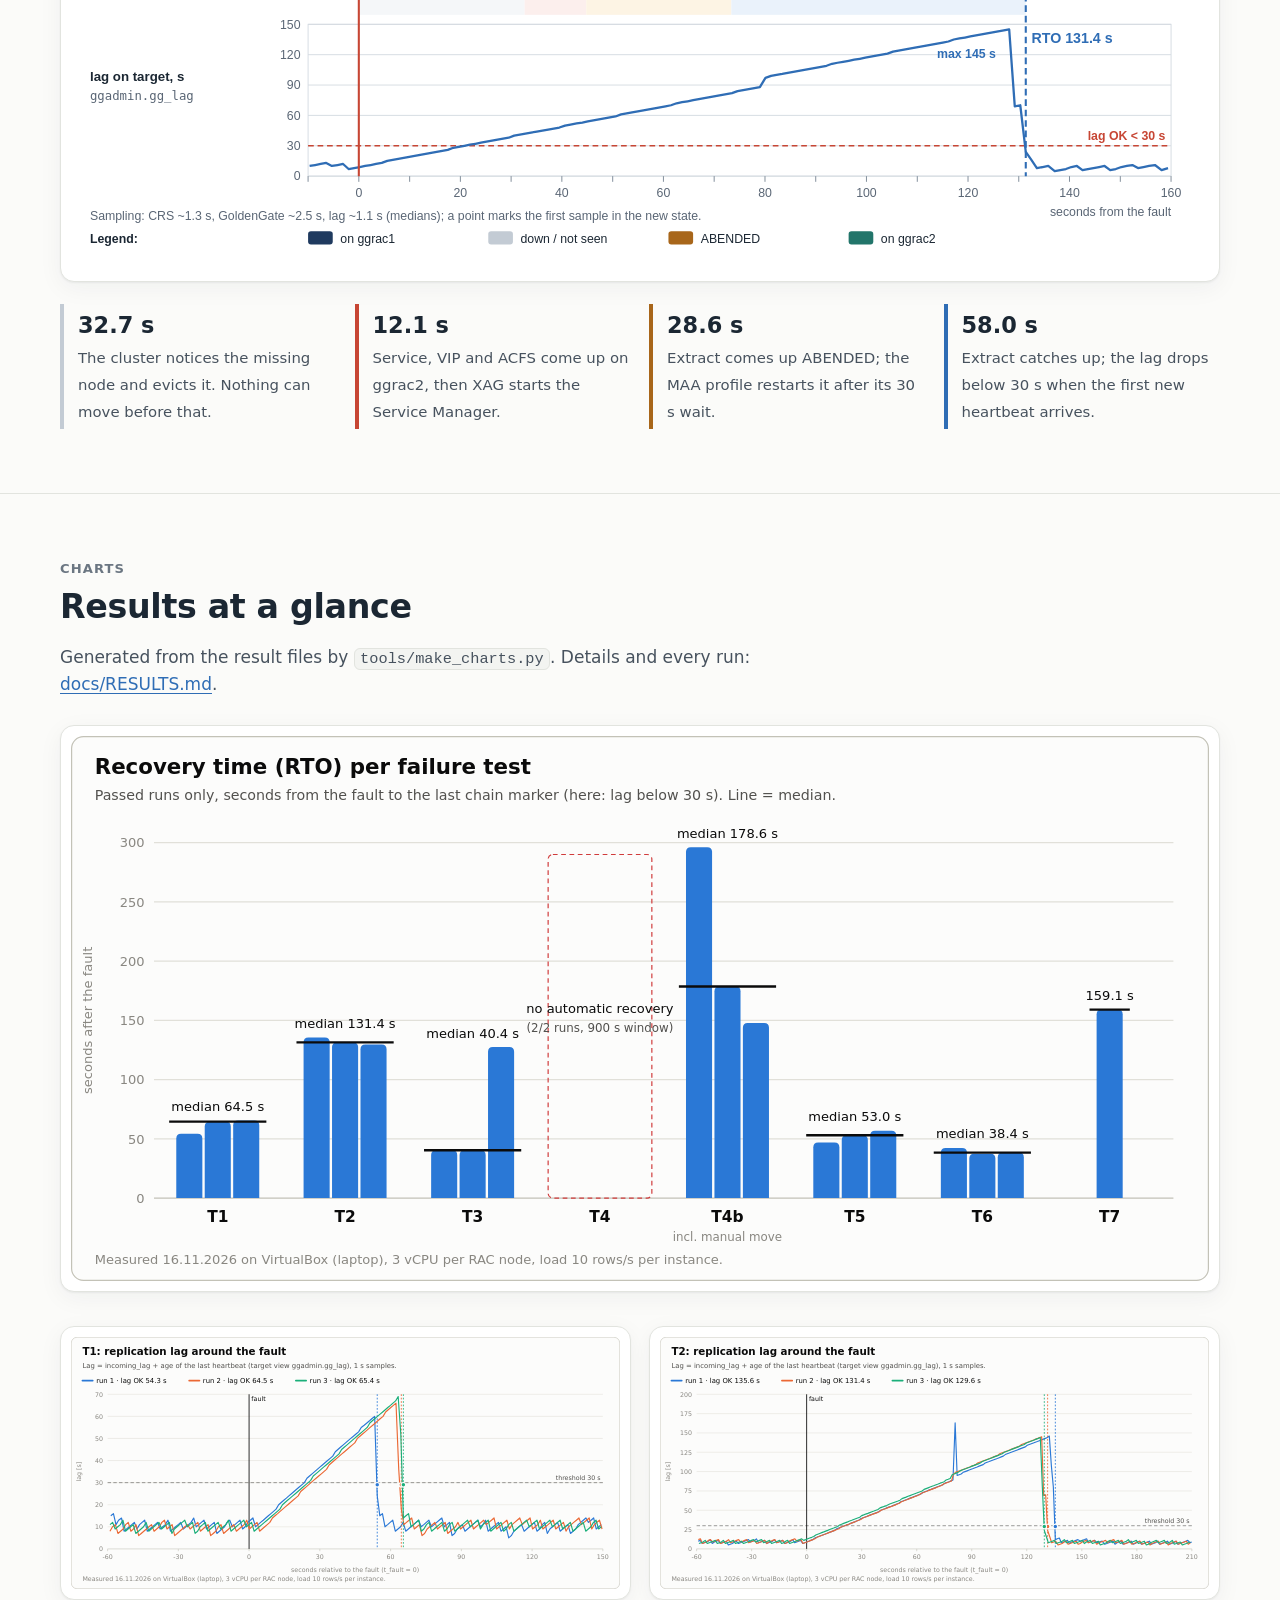
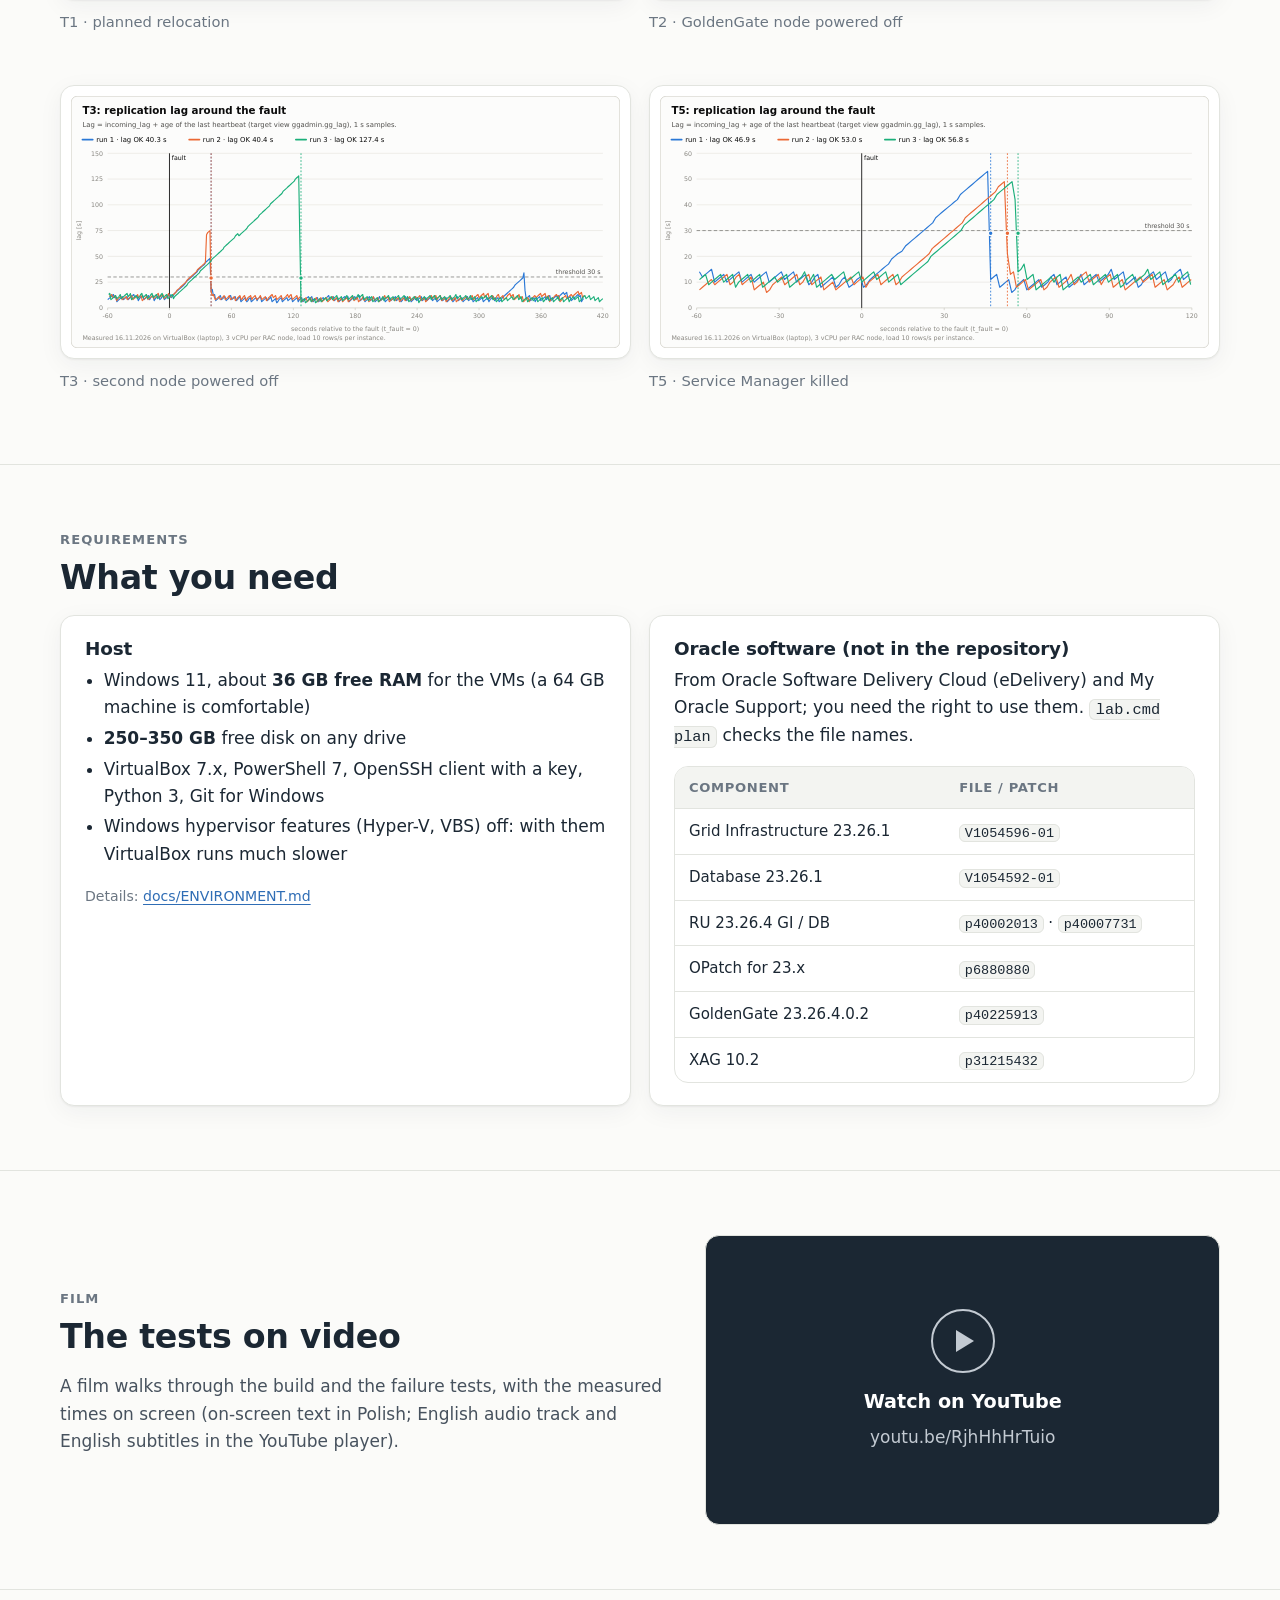
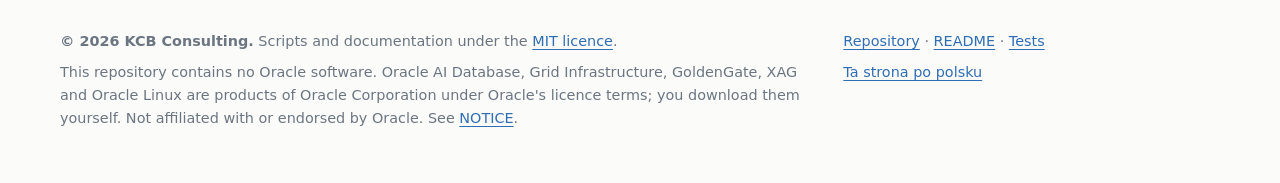
==== commit d831e423: "docs: the video has an English audio track and English subtitles Co-Authored-By: Claude Opus 5.5 <no" ====
--- a/docs/index.html
+++ b/docs/index.html
@@ -352,7 +352,7 @@
       <div class="kicker">Film</div>
       <h2>The tests on video</h2>
       <p class="intro">A film walks through the build and the failure tests, with the measured times on screen
-        (in Polish).</p>
+        (on-screen text in Polish; English audio track and English subtitles in the YouTube player).</p>
     </div>
     <a class="screen" href="https://youtu.be/RjhHhHrTuio" target="_blank" rel="noopener" style="text-decoration:none">
       <div><div class="play" aria-hidden="true"></div><b>Watch on YouTube</b>youtu.be/RjhHhHrTuio</div>
